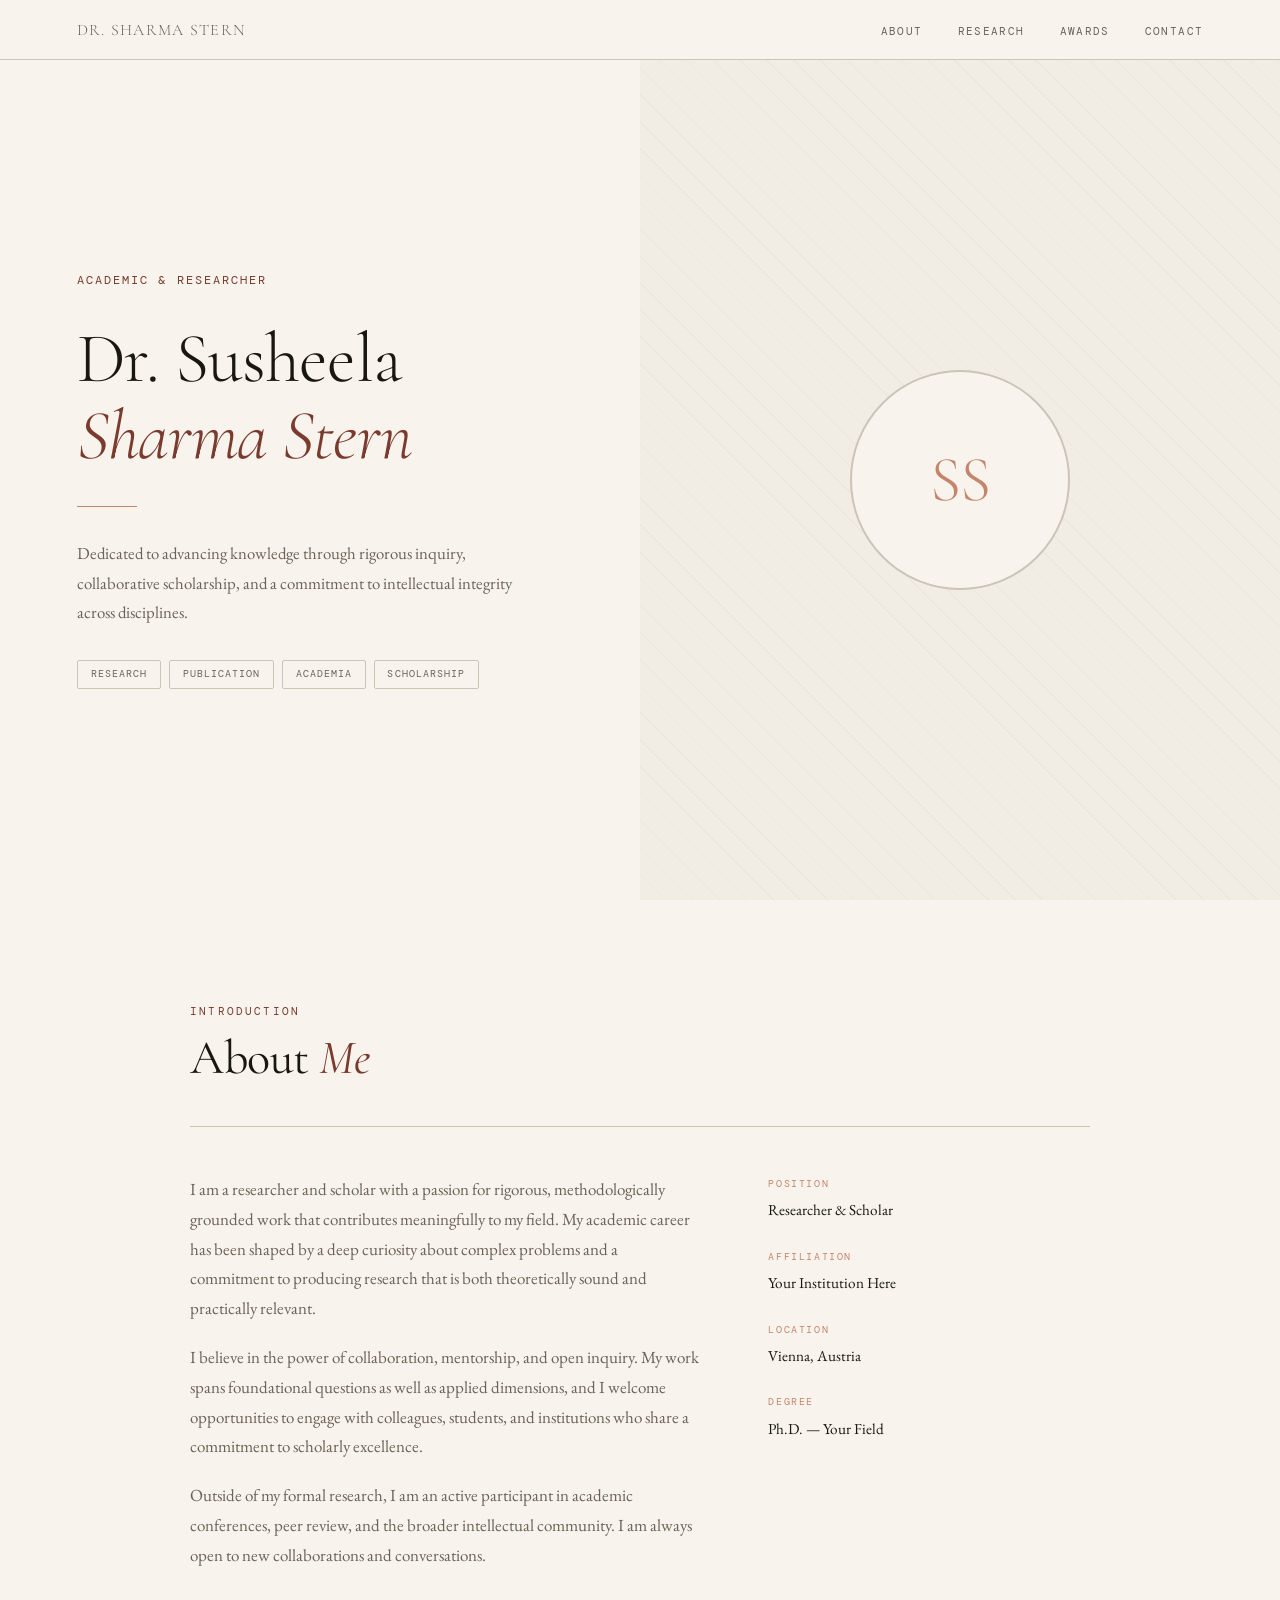
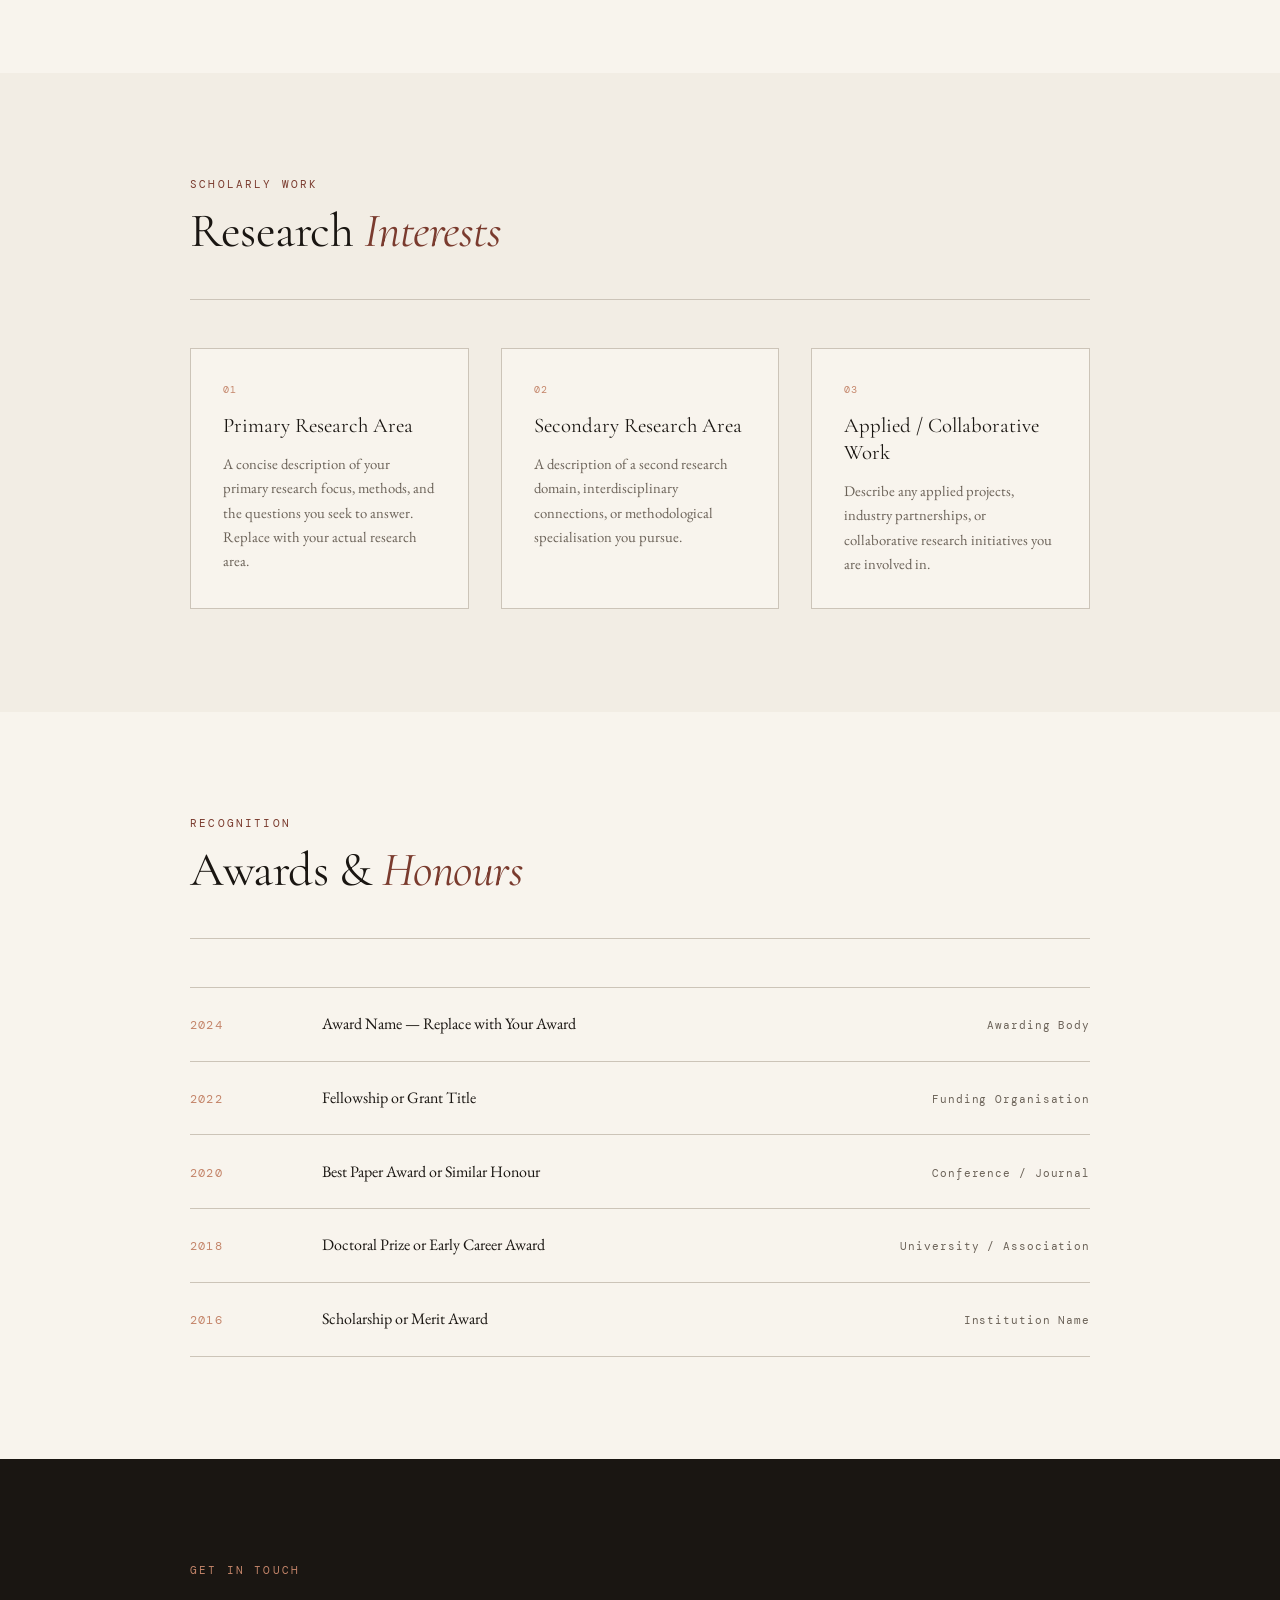
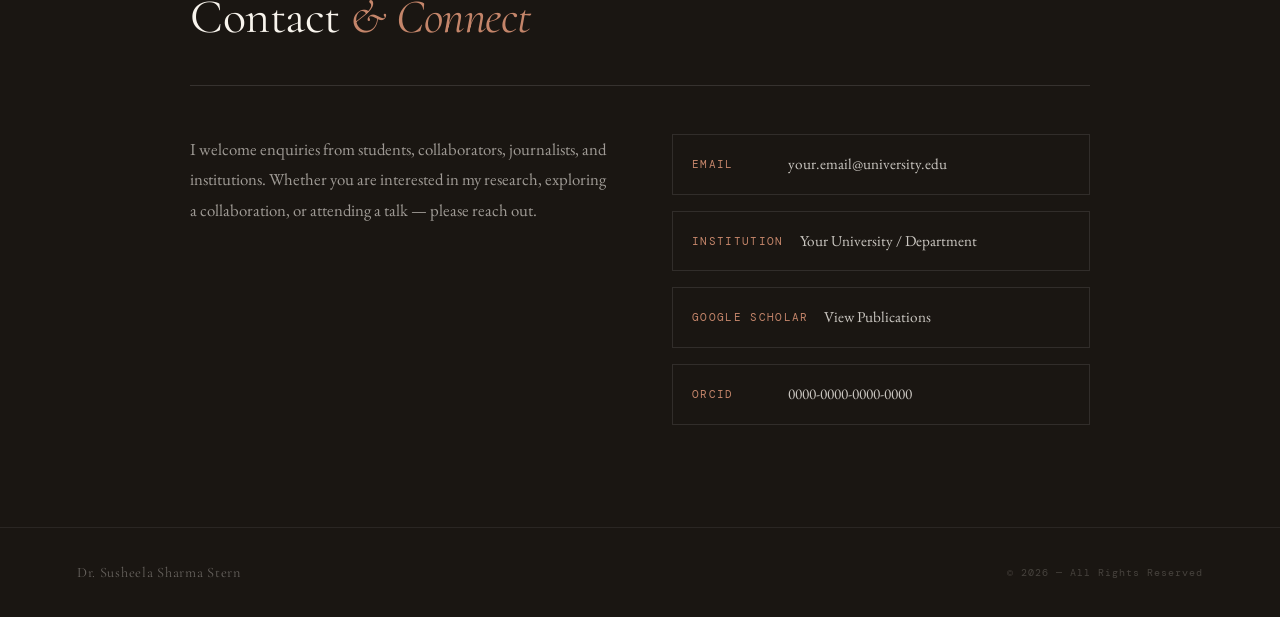
==== index.html @ 82d00f14 "Add files via upload" ====
<!DOCTYPE html>
<html lang="en">
<head>
  <meta charset="UTF-8" />
  <meta name="viewport" content="width=device-width, initial-scale=1.0" />
  <title>Dr. Susheela Sharma Stern</title>
  <link rel="preconnect" href="https://fonts.googleapis.com" />
  <link href="https://fonts.googleapis.com/css2?family=EB+Garamond:ital,wght@0,400;0,500;0,600;1,400;1,500&family=Cormorant+Garamond:ital,wght@0,300;0,400;0,600;1,300;1,400&family=DM+Mono:wght@300;400&display=swap" rel="stylesheet" />
  <style>
    :root {
      --cream: #f8f4ed;
      --ink: #1a1612;
      --muted: #6b6258;
      --accent: #7a3b2e;
      --accent-light: #c4856a;
      --rule: #ccc4b8;
      --bg-section: #f2ede4;
      --serif: 'EB Garamond', Georgia, serif;
      --display: 'Cormorant Garamond', Georgia, serif;
      --mono: 'DM Mono', monospace;
    }

    *, *::before, *::after { box-sizing: border-box; margin: 0; padding: 0; }

    html { scroll-behavior: smooth; }

    body {
      background: var(--cream);
      color: var(--ink);
      font-family: var(--serif);
      font-size: 17px;
      line-height: 1.75;
    }

    /* ── NAV ── */
    nav {
      position: fixed;
      top: 0; left: 0; right: 0;
      z-index: 100;
      background: rgba(248, 244, 237, 0.92);
      backdrop-filter: blur(8px);
      border-bottom: 1px solid var(--rule);
      padding: 0 clamp(1.5rem, 6vw, 6rem);
      display: flex;
      align-items: center;
      justify-content: space-between;
      height: 60px;
    }

    .nav-name {
      font-family: var(--display);
      font-size: 1rem;
      font-weight: 300;
      letter-spacing: 0.08em;
      color: var(--muted);
      text-transform: uppercase;
    }

    .nav-links {
      display: flex;
      gap: 2.2rem;
      list-style: none;
    }

    .nav-links a {
      font-family: var(--mono);
      font-size: 0.7rem;
      letter-spacing: 0.12em;
      text-transform: uppercase;
      color: var(--muted);
      text-decoration: none;
      transition: color 0.2s;
    }

    .nav-links a:hover { color: var(--accent); }

    /* ── HERO ── */
    header {
      min-height: 100vh;
      display: grid;
      grid-template-columns: 1fr 1fr;
      padding-top: 60px;
    }

    .hero-text {
      display: flex;
      flex-direction: column;
      justify-content: center;
      padding: clamp(3rem, 8vw, 8rem) clamp(2rem, 6vw, 6rem);
      padding-right: 3rem;
    }

    .hero-eyebrow {
      font-family: var(--mono);
      font-size: 0.72rem;
      letter-spacing: 0.18em;
      text-transform: uppercase;
      color: var(--accent);
      margin-bottom: 1.8rem;
      opacity: 0;
      animation: fadeUp 0.9s 0.1s forwards;
    }

    h1 {
      font-family: var(--display);
      font-weight: 300;
      font-size: clamp(2.8rem, 5.5vw, 5rem);
      line-height: 1.1;
      letter-spacing: -0.01em;
      color: var(--ink);
      opacity: 0;
      animation: fadeUp 0.9s 0.25s forwards;
    }

    h1 em {
      font-style: italic;
      color: var(--accent);
    }

    .hero-divider {
      width: 60px;
      height: 1px;
      background: var(--accent-light);
      margin: 2rem 0;
      opacity: 0;
      animation: fadeUp 0.9s 0.4s forwards;
    }

    .hero-bio {
      font-size: 1.05rem;
      color: var(--muted);
      max-width: 460px;
      opacity: 0;
      animation: fadeUp 0.9s 0.55s forwards;
    }

    .hero-tags {
      display: flex;
      flex-wrap: wrap;
      gap: 0.5rem;
      margin-top: 2rem;
      opacity: 0;
      animation: fadeUp 0.9s 0.7s forwards;
    }

    .tag {
      font-family: var(--mono);
      font-size: 0.65rem;
      letter-spacing: 0.1em;
      text-transform: uppercase;
      border: 1px solid var(--rule);
      color: var(--muted);
      padding: 0.3rem 0.8rem;
      border-radius: 2px;
    }

    .hero-image {
      background: var(--bg-section);
      display: flex;
      align-items: center;
      justify-content: center;
      overflow: hidden;
      position: relative;
    }

    .hero-image::before {
      content: '';
      position: absolute;
      inset: 0;
      background: repeating-linear-gradient(
        45deg,
        transparent,
        transparent 18px,
        rgba(122,59,46,0.04) 18px,
        rgba(122,59,46,0.04) 19px
      );
    }

    .avatar-placeholder {
      width: 220px;
      height: 220px;
      border-radius: 50%;
      border: 2px solid var(--rule);
      background: var(--cream);
      display: flex;
      align-items: center;
      justify-content: center;
      position: relative;
      z-index: 1;
    }

    .avatar-initials {
      font-family: var(--display);
      font-size: 4rem;
      font-weight: 300;
      color: var(--accent-light);
      letter-spacing: -0.02em;
    }

    /* ── SECTIONS ── */
    section {
      padding: clamp(4rem, 8vw, 7rem) clamp(2rem, 6vw, 6rem);
    }

    .section-inner {
      max-width: 900px;
      margin: 0 auto;
    }

    .section-label {
      font-family: var(--mono);
      font-size: 0.68rem;
      letter-spacing: 0.2em;
      text-transform: uppercase;
      color: var(--accent);
      margin-bottom: 0.6rem;
    }

    h2 {
      font-family: var(--display);
      font-weight: 400;
      font-size: clamp(2rem, 4vw, 3rem);
      letter-spacing: -0.01em;
      line-height: 1.15;
      color: var(--ink);
      margin-bottom: 2.5rem;
    }

    h2 em { font-style: italic; color: var(--accent); }

    .section-rule {
      width: 100%;
      height: 1px;
      background: var(--rule);
      margin-bottom: 3rem;
    }

    /* ── ABOUT ── */
    #about { background: var(--cream); }

    .about-grid {
      display: grid;
      grid-template-columns: 1.6fr 1fr;
      gap: 4rem;
      align-items: start;
    }

    .about-body p { color: var(--muted); margin-bottom: 1.2rem; }
    .about-body p:last-child { margin-bottom: 0; }

    .about-meta { display: flex; flex-direction: column; gap: 1.5rem; }

    .meta-block {}
    .meta-label {
      font-family: var(--mono);
      font-size: 0.62rem;
      letter-spacing: 0.16em;
      text-transform: uppercase;
      color: var(--accent-light);
      margin-bottom: 0.3rem;
    }
    .meta-value {
      font-family: var(--serif);
      font-size: 0.95rem;
      color: var(--ink);
    }

    /* ── RESEARCH ── */
    #research { background: var(--bg-section); }

    .research-grid {
      display: grid;
      grid-template-columns: repeat(auto-fit, minmax(260px, 1fr));
      gap: 2rem;
    }

    .research-card {
      background: var(--cream);
      border: 1px solid var(--rule);
      padding: 2rem;
      position: relative;
      transition: border-color 0.2s, box-shadow 0.2s;
    }

    .research-card:hover {
      border-color: var(--accent-light);
      box-shadow: 4px 4px 0 var(--rule);
    }

    .research-card::before {
      content: '';
      position: absolute;
      top: 0; left: 0;
      width: 3px; height: 100%;
      background: var(--accent);
      opacity: 0;
      transition: opacity 0.2s;
    }

    .research-card:hover::before { opacity: 1; }

    .card-num {
      font-family: var(--mono);
      font-size: 0.65rem;
      color: var(--accent-light);
      letter-spacing: 0.1em;
      margin-bottom: 0.8rem;
    }

    .card-title {
      font-family: var(--display);
      font-size: 1.3rem;
      font-weight: 400;
      line-height: 1.3;
      margin-bottom: 0.8rem;
      color: var(--ink);
    }

    .card-body { font-size: 0.92rem; color: var(--muted); line-height: 1.65; }

    /* ── AWARDS ── */
    #awards { background: var(--cream); }

    .awards-list { display: flex; flex-direction: column; }

    .award-row {
      display: grid;
      grid-template-columns: 100px 1fr auto;
      gap: 2rem;
      align-items: baseline;
      padding: 1.4rem 0;
      border-bottom: 1px solid var(--rule);
      transition: background 0.15s;
    }

    .award-row:first-child { border-top: 1px solid var(--rule); }

    .award-year {
      font-family: var(--mono);
      font-size: 0.75rem;
      color: var(--accent-light);
      letter-spacing: 0.1em;
    }

    .award-name {
      font-family: var(--serif);
      font-size: 1rem;
      color: var(--ink);
    }

    .award-org {
      font-family: var(--mono);
      font-size: 0.7rem;
      color: var(--muted);
      letter-spacing: 0.08em;
      text-align: right;
      white-space: nowrap;
    }

    /* ── CONTACT ── */
    #contact { background: var(--ink); }

    #contact .section-label { color: var(--accent-light); }
    #contact h2 { color: var(--cream); }
    #contact h2 em { color: var(--accent-light); }

    .contact-grid {
      display: grid;
      grid-template-columns: 1fr 1fr;
      gap: 4rem;
      align-items: start;
    }

    .contact-intro {
      font-size: 1.05rem;
      color: rgba(248,244,237,0.6);
      line-height: 1.8;
    }

    .contact-links { display: flex; flex-direction: column; gap: 1rem; }

    .contact-link {
      display: flex;
      align-items: center;
      gap: 1rem;
      text-decoration: none;
      padding: 1rem 1.2rem;
      border: 1px solid rgba(255,255,255,0.1);
      transition: border-color 0.2s, background 0.2s;
    }

    .contact-link:hover {
      border-color: var(--accent-light);
      background: rgba(196,133,106,0.08);
    }

    .link-label {
      font-family: var(--mono);
      font-size: 0.68rem;
      letter-spacing: 0.12em;
      text-transform: uppercase;
      color: var(--accent-light);
      min-width: 80px;
    }

    .link-value {
      font-family: var(--serif);
      font-size: 0.95rem;
      color: rgba(248,244,237,0.8);
    }

    /* ── FOOTER ── */
    footer {
      background: var(--ink);
      border-top: 1px solid rgba(255,255,255,0.07);
      padding: 2rem clamp(2rem, 6vw, 6rem);
      display: flex;
      align-items: center;
      justify-content: space-between;
    }

    .footer-name {
      font-family: var(--display);
      font-size: 0.9rem;
      color: rgba(248,244,237,0.35);
      letter-spacing: 0.05em;
    }

    .footer-copy {
      font-family: var(--mono);
      font-size: 0.62rem;
      color: rgba(248,244,237,0.2);
      letter-spacing: 0.1em;
    }

    /* ── ANIMATIONS ── */
    @keyframes fadeUp {
      from { opacity: 0; transform: translateY(18px); }
      to   { opacity: 1; transform: translateY(0); }
    }

    .reveal {
      opacity: 0;
      transform: translateY(20px);
      transition: opacity 0.7s ease, transform 0.7s ease;
    }

    .reveal.visible {
      opacity: 1;
      transform: translateY(0);
    }

    /* ── RESPONSIVE ── */
    @media (max-width: 800px) {
      header { grid-template-columns: 1fr; min-height: auto; }
      .hero-image { height: 280px; }
      .about-grid { grid-template-columns: 1fr; gap: 2.5rem; }
      .contact-grid { grid-template-columns: 1fr; gap: 2.5rem; }
      .award-row { grid-template-columns: 80px 1fr; }
      .award-org { display: none; }
      .nav-links { gap: 1.2rem; }
    }

    @media (max-width: 540px) {
      .nav-name { display: none; }
    }
  </style>
</head>
<body>

  <!-- NAV -->
  <nav>
    <span class="nav-name">Dr. Sharma Stern</span>
    <ul class="nav-links">
      <li><a href="#about">About</a></li>
      <li><a href="#research">Research</a></li>
      <li><a href="#awards">Awards</a></li>
      <li><a href="#contact">Contact</a></li>
    </ul>
  </nav>

  <!-- HERO -->
  <header>
    <div class="hero-text">
      <p class="hero-eyebrow">Academic &amp; Researcher</p>
      <h1>Dr. Susheela<br /><em>Sharma Stern</em></h1>
      <div class="hero-divider"></div>
      <p class="hero-bio">
        Dedicated to advancing knowledge through rigorous inquiry, collaborative scholarship, 
        and a commitment to intellectual integrity across disciplines.
      </p>
      <div class="hero-tags">
        <span class="tag">Research</span>
        <span class="tag">Publication</span>
        <span class="tag">Academia</span>
        <span class="tag">Scholarship</span>
      </div>
    </div>
    <div class="hero-image">
      <div class="avatar-placeholder">
        <span class="avatar-initials">SS</span>
      </div>
    </div>
  </header>

  <!-- ABOUT -->
  <section id="about">
    <div class="section-inner">
      <p class="section-label reveal">Introduction</p>
      <h2 class="reveal">About <em>Me</em></h2>
      <div class="section-rule reveal"></div>
      <div class="about-grid">
        <div class="about-body reveal">
          <p>
            I am a researcher and scholar with a passion for rigorous, methodologically 
            grounded work that contributes meaningfully to my field. My academic career 
            has been shaped by a deep curiosity about complex problems and a commitment 
            to producing research that is both theoretically sound and practically relevant.
          </p>
          <p>
            I believe in the power of collaboration, mentorship, and open inquiry. 
            My work spans foundational questions as well as applied dimensions, 
            and I welcome opportunities to engage with colleagues, students, and 
            institutions who share a commitment to scholarly excellence.
          </p>
          <p>
            Outside of my formal research, I am an active participant in academic 
            conferences, peer review, and the broader intellectual community. 
            I am always open to new collaborations and conversations.
          </p>
        </div>
        <div class="about-meta reveal">
          <div class="meta-block">
            <p class="meta-label">Position</p>
            <p class="meta-value">Researcher &amp; Scholar</p>
          </div>
          <div class="meta-block">
            <p class="meta-label">Affiliation</p>
            <p class="meta-value">Your Institution Here</p>
          </div>
          <div class="meta-block">
            <p class="meta-label">Location</p>
            <p class="meta-value">Vienna, Austria</p>
          </div>
          <div class="meta-block">
            <p class="meta-label">Degree</p>
            <p class="meta-value">Ph.D. — Your Field</p>
          </div>
        </div>
      </div>
    </div>
  </section>

  <!-- RESEARCH -->
  <section id="research">
    <div class="section-inner">
      <p class="section-label reveal">Scholarly Work</p>
      <h2 class="reveal">Research <em>Interests</em></h2>
      <div class="section-rule reveal"></div>
      <div class="research-grid">
        <div class="research-card reveal">
          <p class="card-num">01</p>
          <p class="card-title">Primary Research Area</p>
          <p class="card-body">
            A concise description of your primary research focus, methods, and 
            the questions you seek to answer. Replace with your actual research area.
          </p>
        </div>
        <div class="research-card reveal">
          <p class="card-num">02</p>
          <p class="card-title">Secondary Research Area</p>
          <p class="card-body">
            A description of a second research domain, interdisciplinary 
            connections, or methodological specialisation you pursue.
          </p>
        </div>
        <div class="research-card reveal">
          <p class="card-num">03</p>
          <p class="card-title">Applied / Collaborative Work</p>
          <p class="card-body">
            Describe any applied projects, industry partnerships, or 
            collaborative research initiatives you are involved in.
          </p>
        </div>
      </div>
    </div>
  </section>

  <!-- AWARDS -->
  <section id="awards">
    <div class="section-inner">
      <p class="section-label reveal">Recognition</p>
      <h2 class="reveal">Awards &amp; <em>Honours</em></h2>
      <div class="section-rule reveal"></div>
      <div class="awards-list">
        <div class="award-row reveal">
          <span class="award-year">2024</span>
          <span class="award-name">Award Name — Replace with Your Award</span>
          <span class="award-org">Awarding Body</span>
        </div>
        <div class="award-row reveal">
          <span class="award-year">2022</span>
          <span class="award-name">Fellowship or Grant Title</span>
          <span class="award-org">Funding Organisation</span>
        </div>
        <div class="award-row reveal">
          <span class="award-year">2020</span>
          <span class="award-name">Best Paper Award or Similar Honour</span>
          <span class="award-org">Conference / Journal</span>
        </div>
        <div class="award-row reveal">
          <span class="award-year">2018</span>
          <span class="award-name">Doctoral Prize or Early Career Award</span>
          <span class="award-org">University / Association</span>
        </div>
        <div class="award-row reveal">
          <span class="award-year">2016</span>
          <span class="award-name">Scholarship or Merit Award</span>
          <span class="award-org">Institution Name</span>
        </div>
      </div>
    </div>
  </section>

  <!-- CONTACT -->
  <section id="contact">
    <div class="section-inner">
      <p class="section-label reveal">Get in Touch</p>
      <h2 class="reveal">Contact <em>&amp; Connect</em></h2>
      <div class="section-rule" style="background: rgba(255,255,255,0.12);"></div>
      <div class="contact-grid">
        <p class="contact-intro reveal">
          I welcome enquiries from students, collaborators, journalists, 
          and institutions. Whether you are interested in my research, 
          exploring a collaboration, or attending a talk — please reach out.
        </p>
        <div class="contact-links">
          <a href="mailto:your.email@university.edu" class="contact-link reveal">
            <span class="link-label">Email</span>
            <span class="link-value">your.email@university.edu</span>
          </a>
          <a href="#" class="contact-link reveal">
            <span class="link-label">Institution</span>
            <span class="link-value">Your University / Department</span>
          </a>
          <a href="#" class="contact-link reveal">
            <span class="link-label">Google Scholar</span>
            <span class="link-value">View Publications</span>
          </a>
          <a href="#" class="contact-link reveal">
            <span class="link-label">ORCID</span>
            <span class="link-value">0000-0000-0000-0000</span>
          </a>
        </div>
      </div>
    </div>
  </section>

  <!-- FOOTER -->
  <footer>
    <span class="footer-name">Dr. Susheela Sharma Stern</span>
    <span class="footer-copy">&copy; 2026 — All Rights Reserved</span>
  </footer>

  <script>
    // Scroll reveal
    const observer = new IntersectionObserver((entries) => {
      entries.forEach(e => {
        if (e.isIntersecting) {
          e.target.classList.add('visible');
          observer.unobserve(e.target);
        }
      });
    }, { threshold: 0.1, rootMargin: '0px 0px -40px 0px' });

    document.querySelectorAll('.reveal').forEach((el, i) => {
      el.style.transitionDelay = `${(i % 4) * 0.08}s`;
      observer.observe(el);
    });
  </script>
</body>
</html>
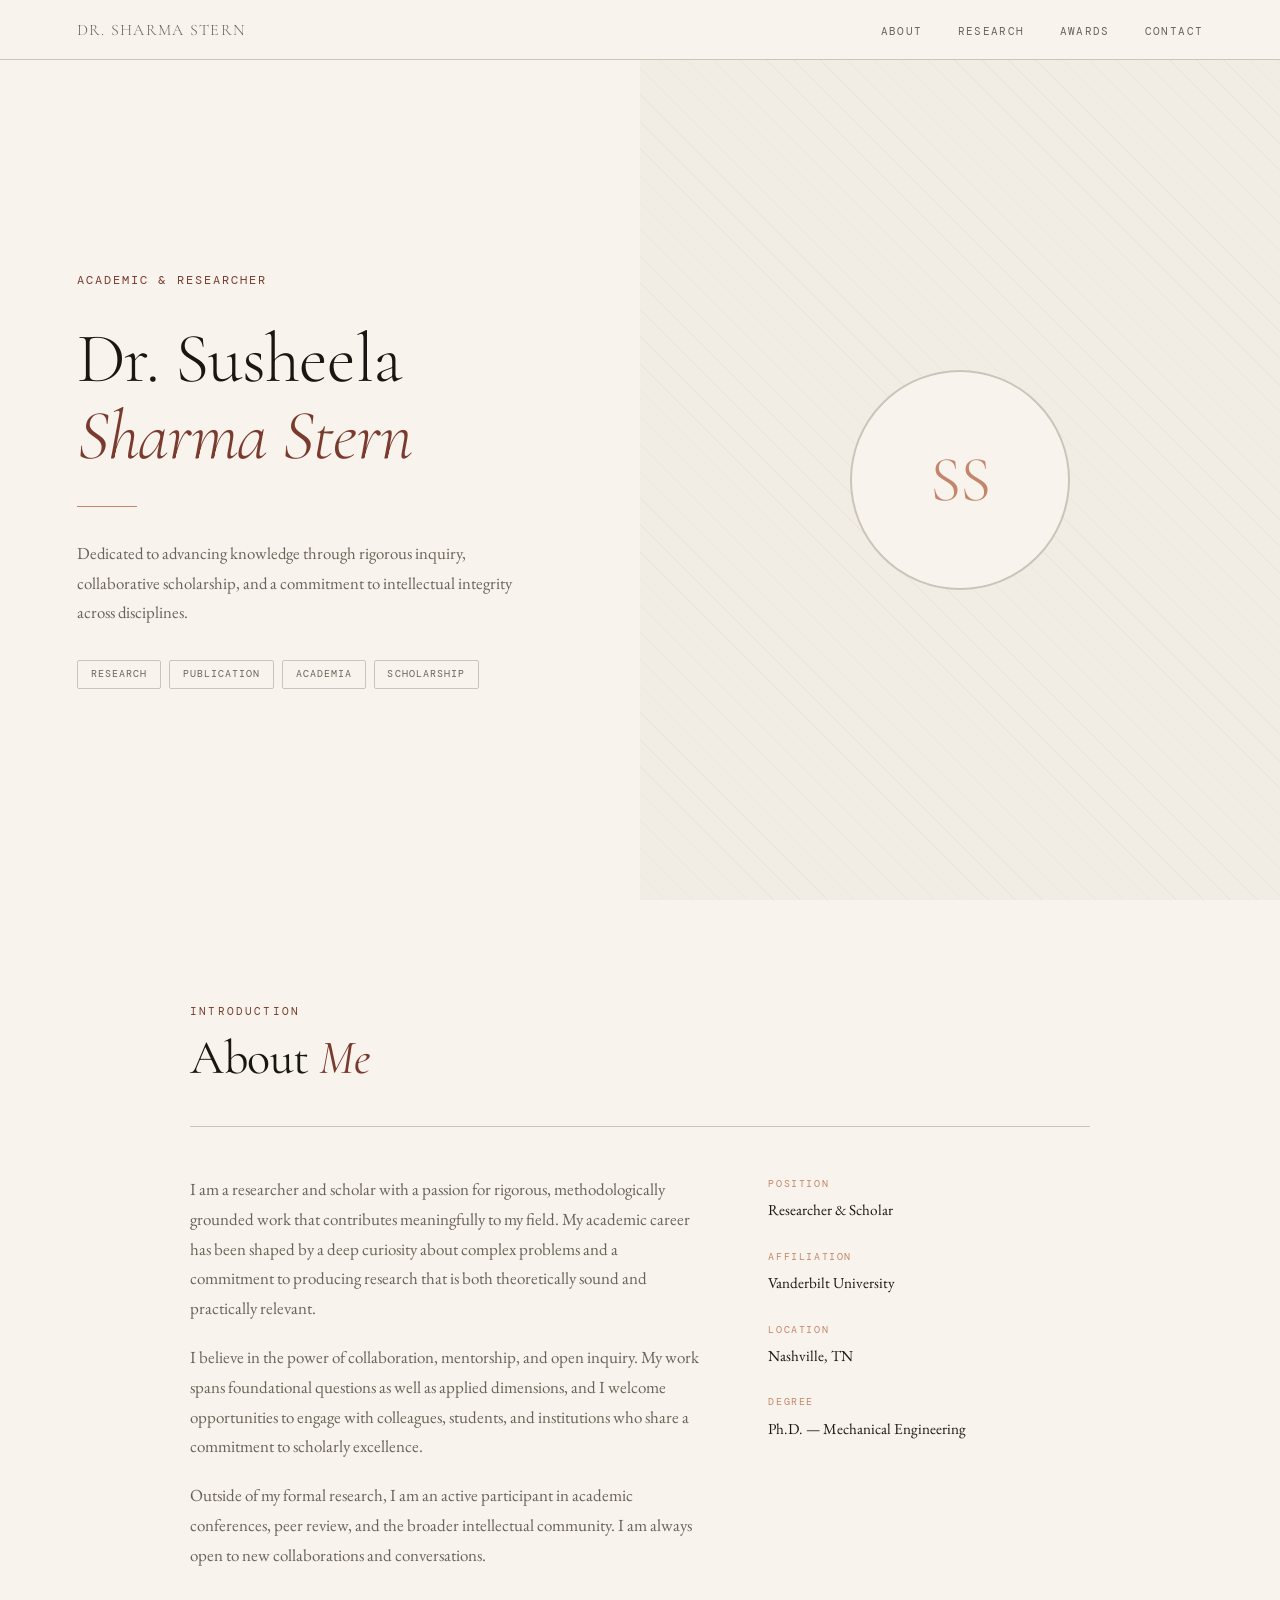
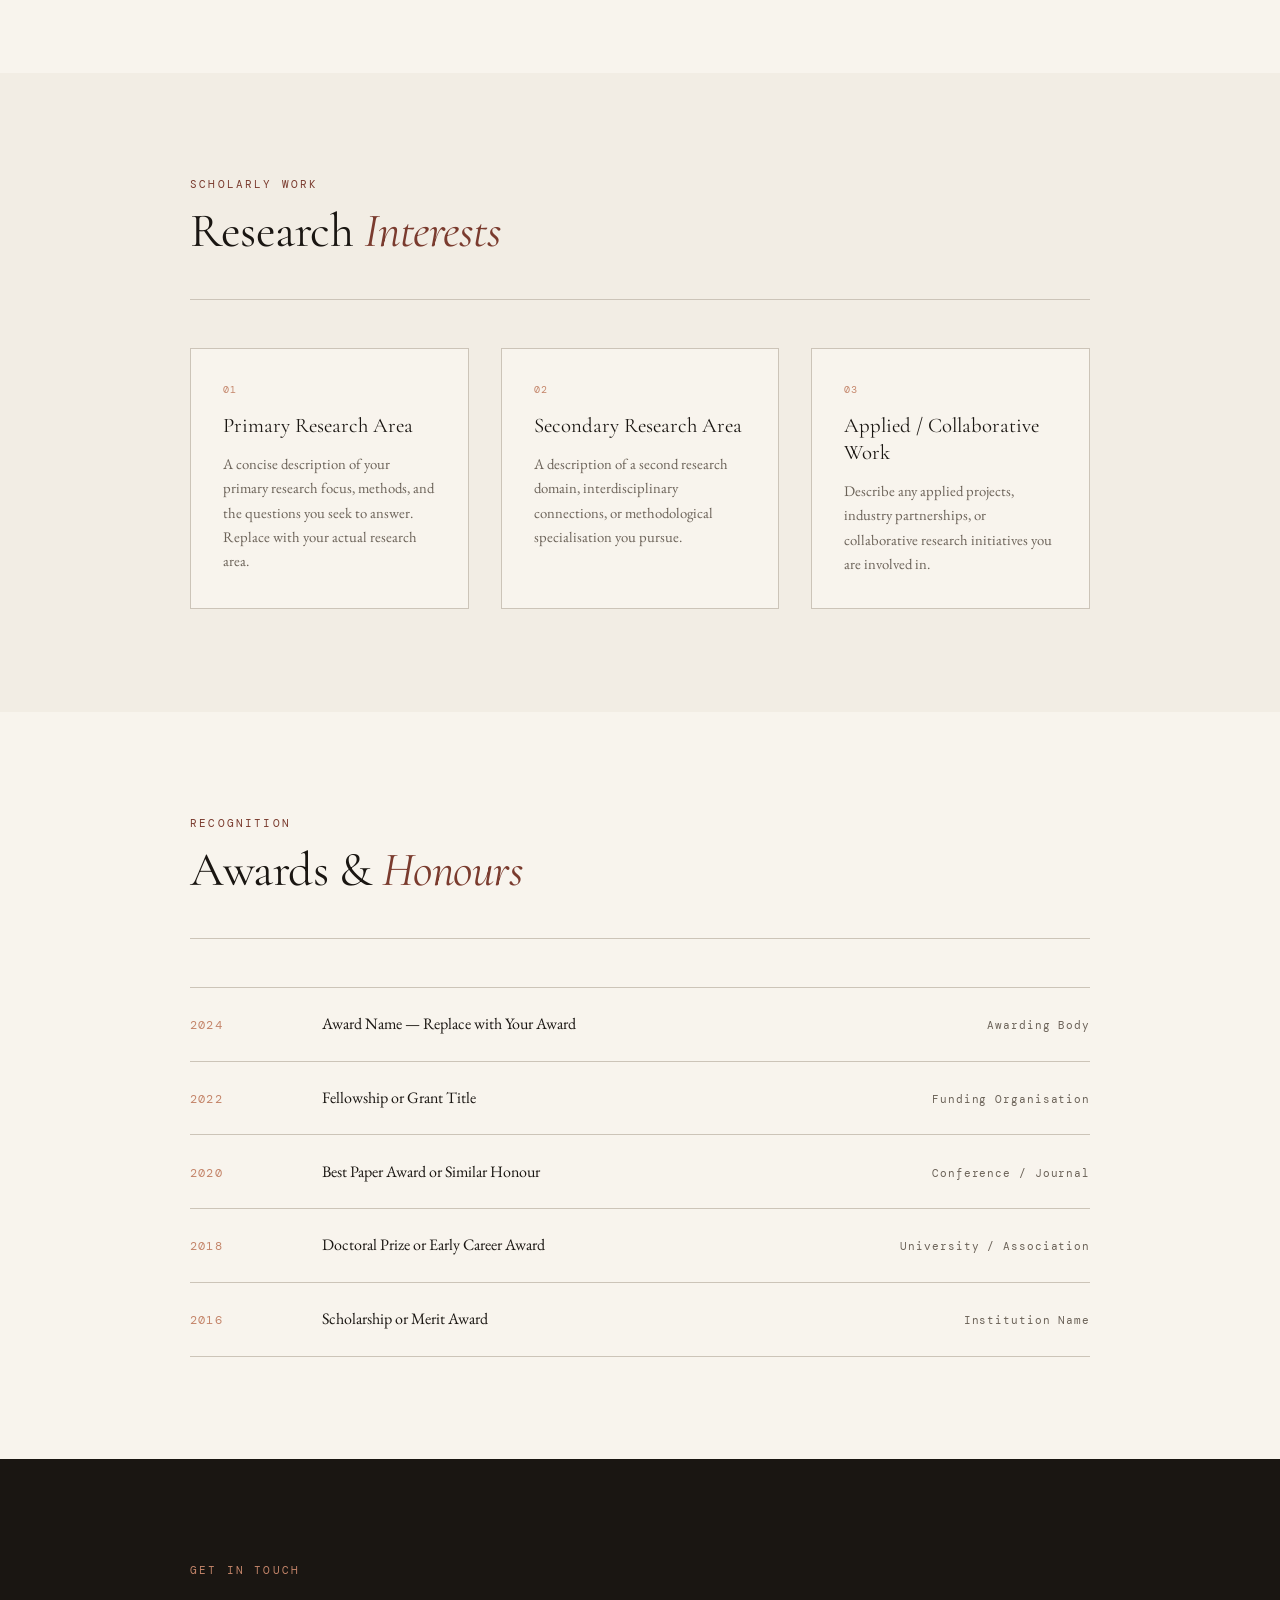
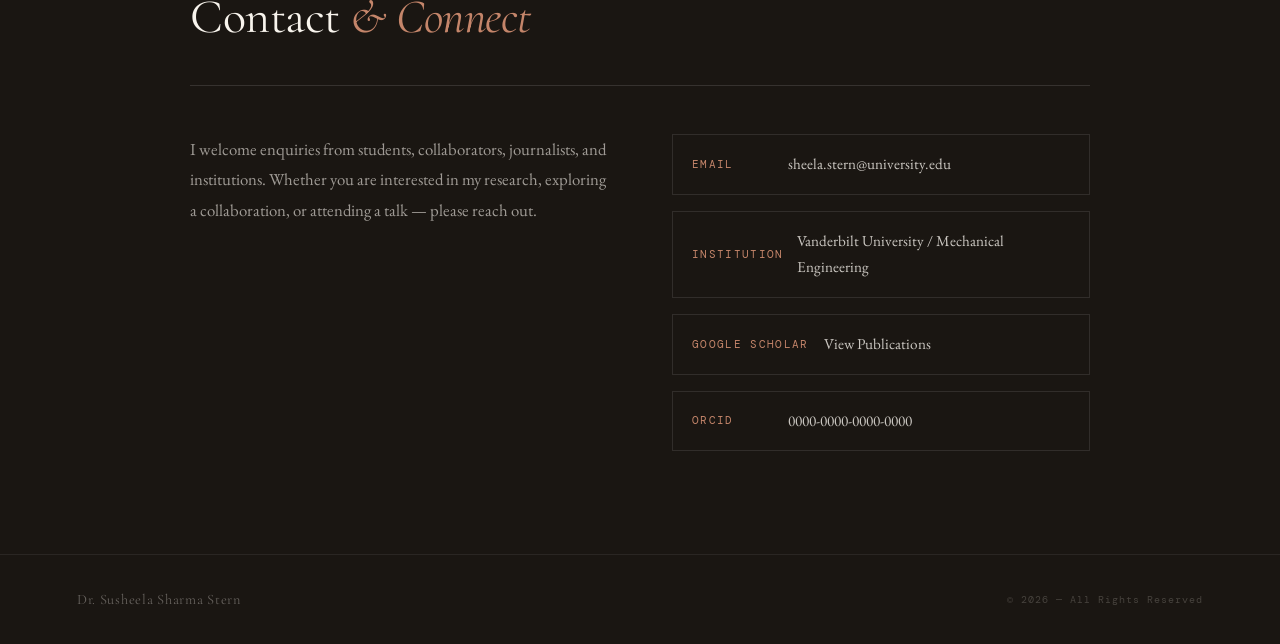
==== commit 5946eb4e: "Update personal details index.html" ====
--- a/index.html
+++ b/index.html
@@ -536,15 +536,15 @@
           </div>
           <div class="meta-block">
             <p class="meta-label">Affiliation</p>
-            <p class="meta-value">Your Institution Here</p>
+            <p class="meta-value">Vanderbilt University</p>
           </div>
           <div class="meta-block">
             <p class="meta-label">Location</p>
-            <p class="meta-value">Vienna, Austria</p>
+            <p class="meta-value">Nashville, TN</p>
           </div>
           <div class="meta-block">
             <p class="meta-label">Degree</p>
-            <p class="meta-value">Ph.D. — Your Field</p>
+            <p class="meta-value">Ph.D. — Mechanical Engineering</p>
           </div>
         </div>
       </div>
@@ -635,13 +635,13 @@
           exploring a collaboration, or attending a talk — please reach out.
         </p>
         <div class="contact-links">
-          <a href="mailto:your.email@university.edu" class="contact-link reveal">
+          <a href="mailto:sheela.stern@university.edu" class="contact-link reveal">
             <span class="link-label">Email</span>
-            <span class="link-value">your.email@university.edu</span>
+            <span class="link-value">sheela.stern@university.edu</span>
           </a>
           <a href="#" class="contact-link reveal">
             <span class="link-label">Institution</span>
-            <span class="link-value">Your University / Department</span>
+            <span class="link-value">Vanderbilt University / Mechanical Engineering</span>
           </a>
           <a href="#" class="contact-link reveal">
             <span class="link-label">Google Scholar</span>
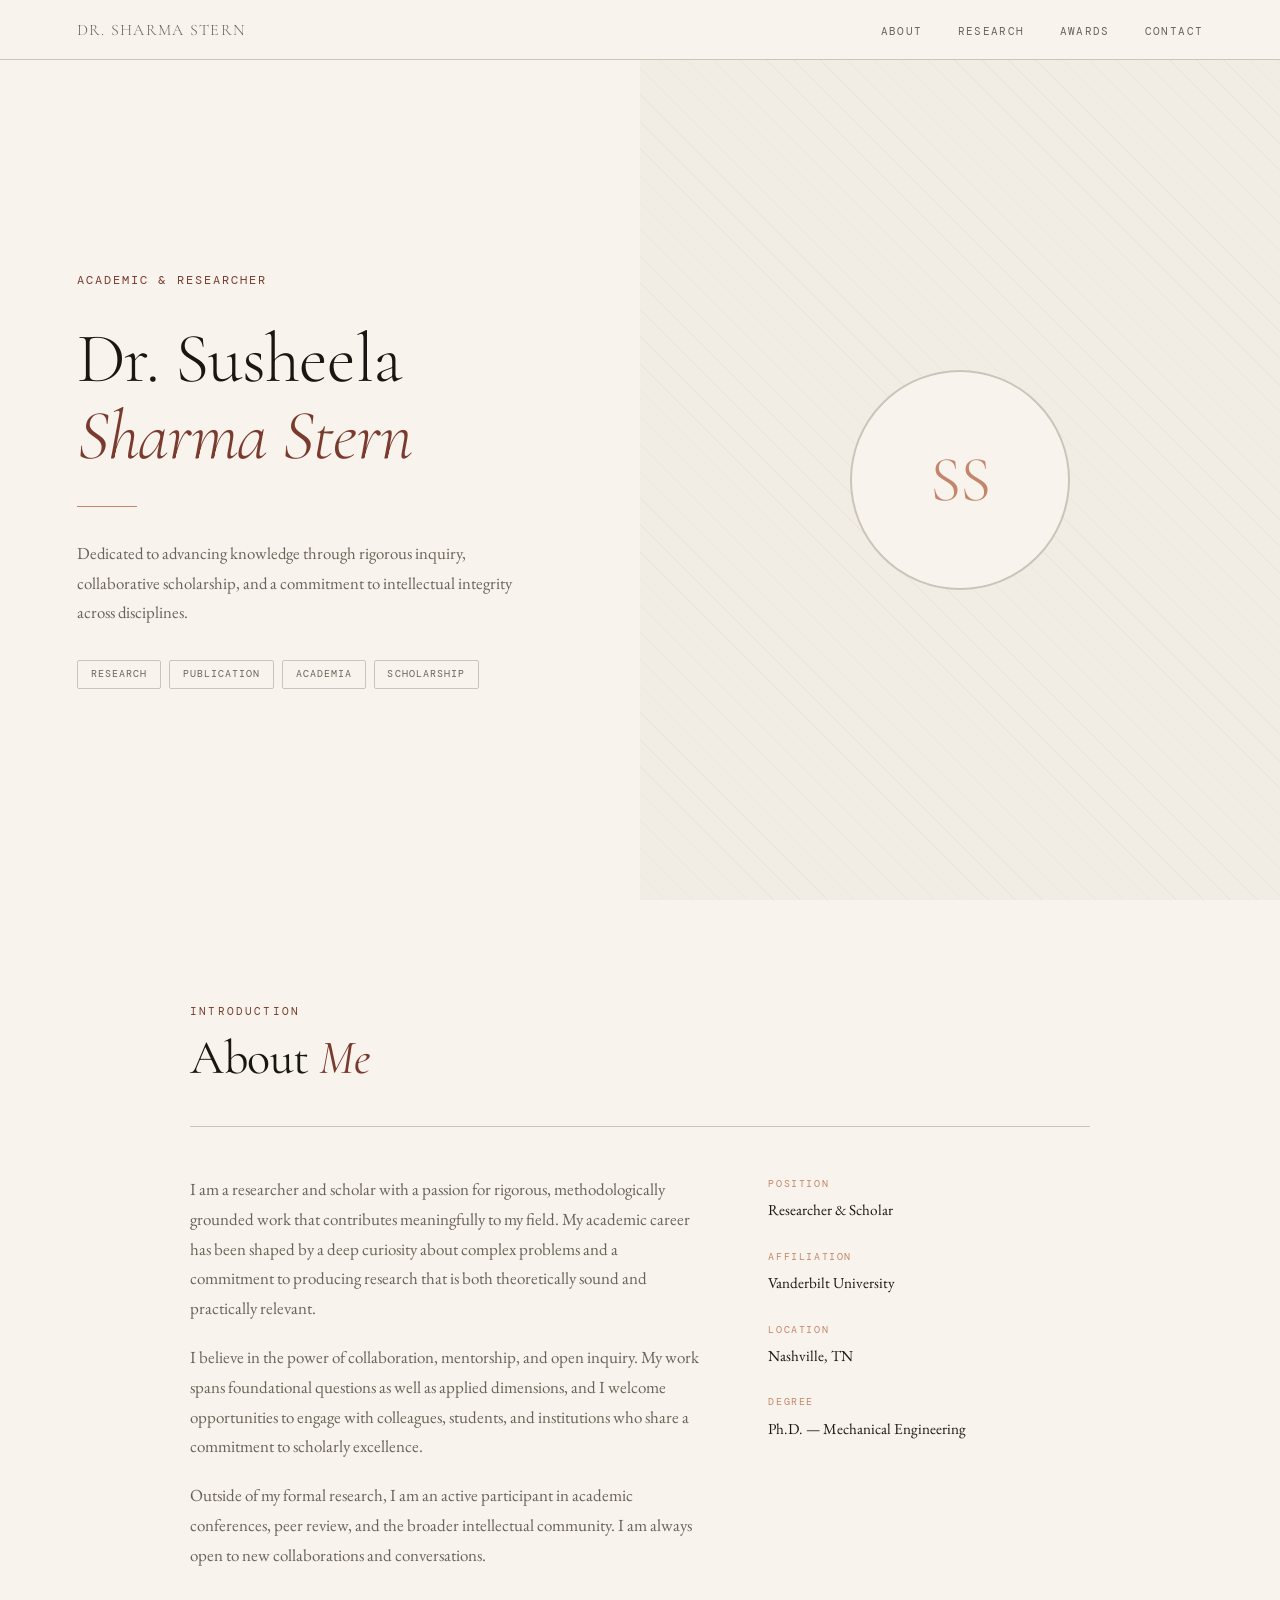
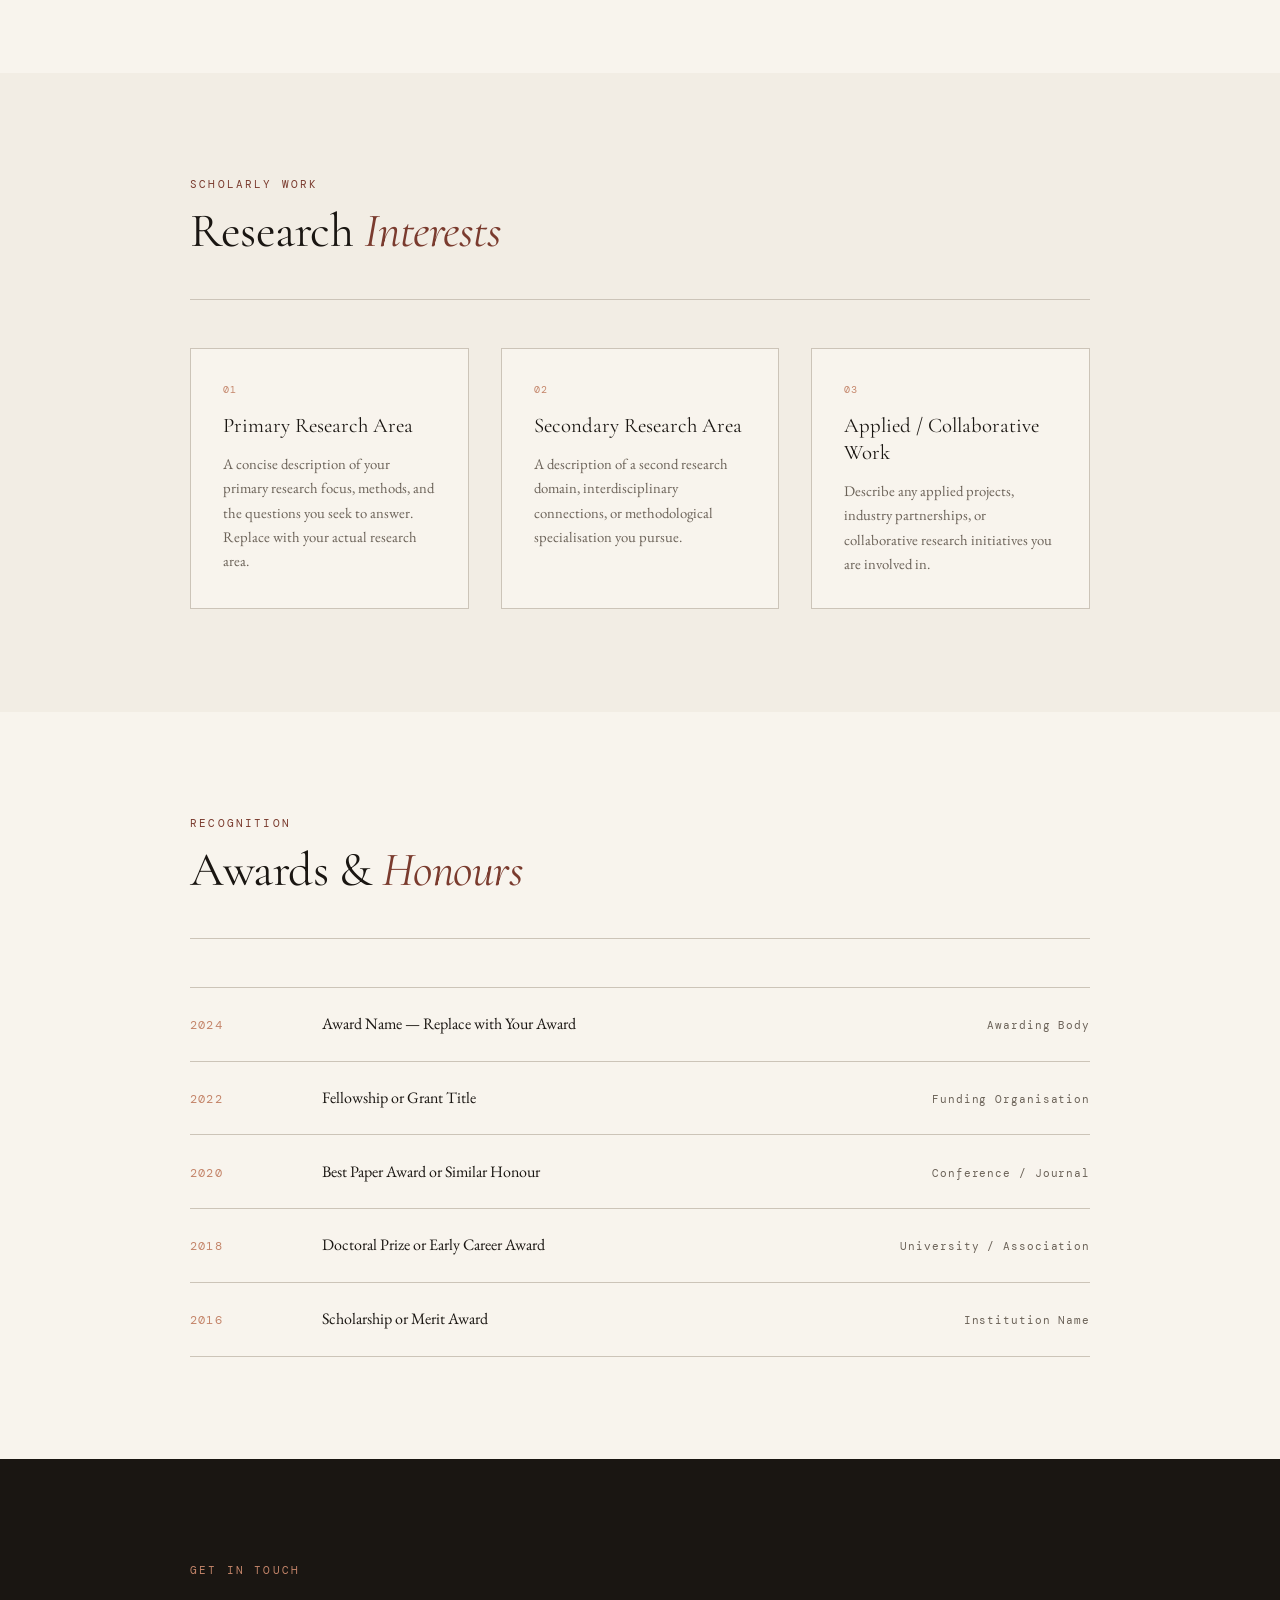
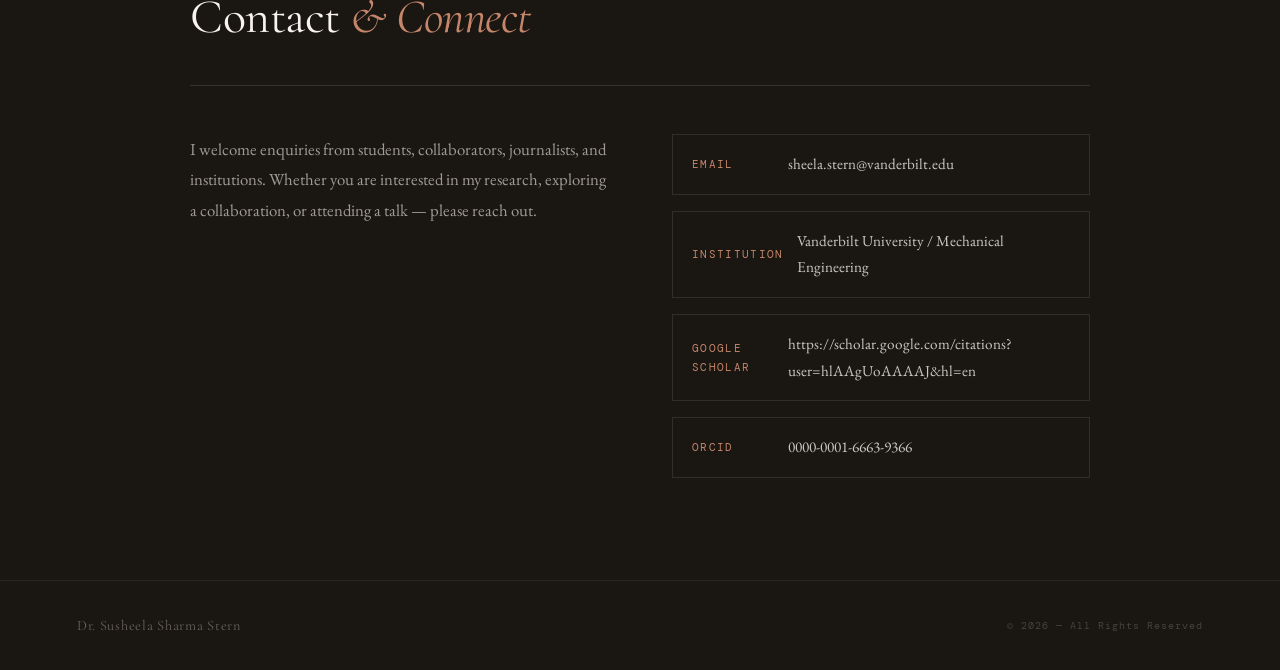
==== commit 8a213b8e: "Contact Info Update" ====
--- a/index.html
+++ b/index.html
@@ -635,9 +635,9 @@
           exploring a collaboration, or attending a talk — please reach out.
         </p>
         <div class="contact-links">
-          <a href="mailto:sheela.stern@university.edu" class="contact-link reveal">
+          <a href="mailto:sheela.stern@vanderbilt.edu" class="contact-link reveal">
             <span class="link-label">Email</span>
-            <span class="link-value">sheela.stern@university.edu</span>
+            <span class="link-value">sheela.stern@vanderbilt.edu</span>
           </a>
           <a href="#" class="contact-link reveal">
             <span class="link-label">Institution</span>
@@ -645,11 +645,11 @@
           </a>
           <a href="#" class="contact-link reveal">
             <span class="link-label">Google Scholar</span>
-            <span class="link-value">View Publications</span>
+            <span class="link-value">https://scholar.google.com/citations?user=hlAAgUoAAAAJ&hl=en</span>
           </a>
           <a href="#" class="contact-link reveal">
             <span class="link-label">ORCID</span>
-            <span class="link-value">0000-0000-0000-0000</span>
+            <span class="link-value">0000-0001-6663-9366</span>
           </a>
         </div>
       </div>
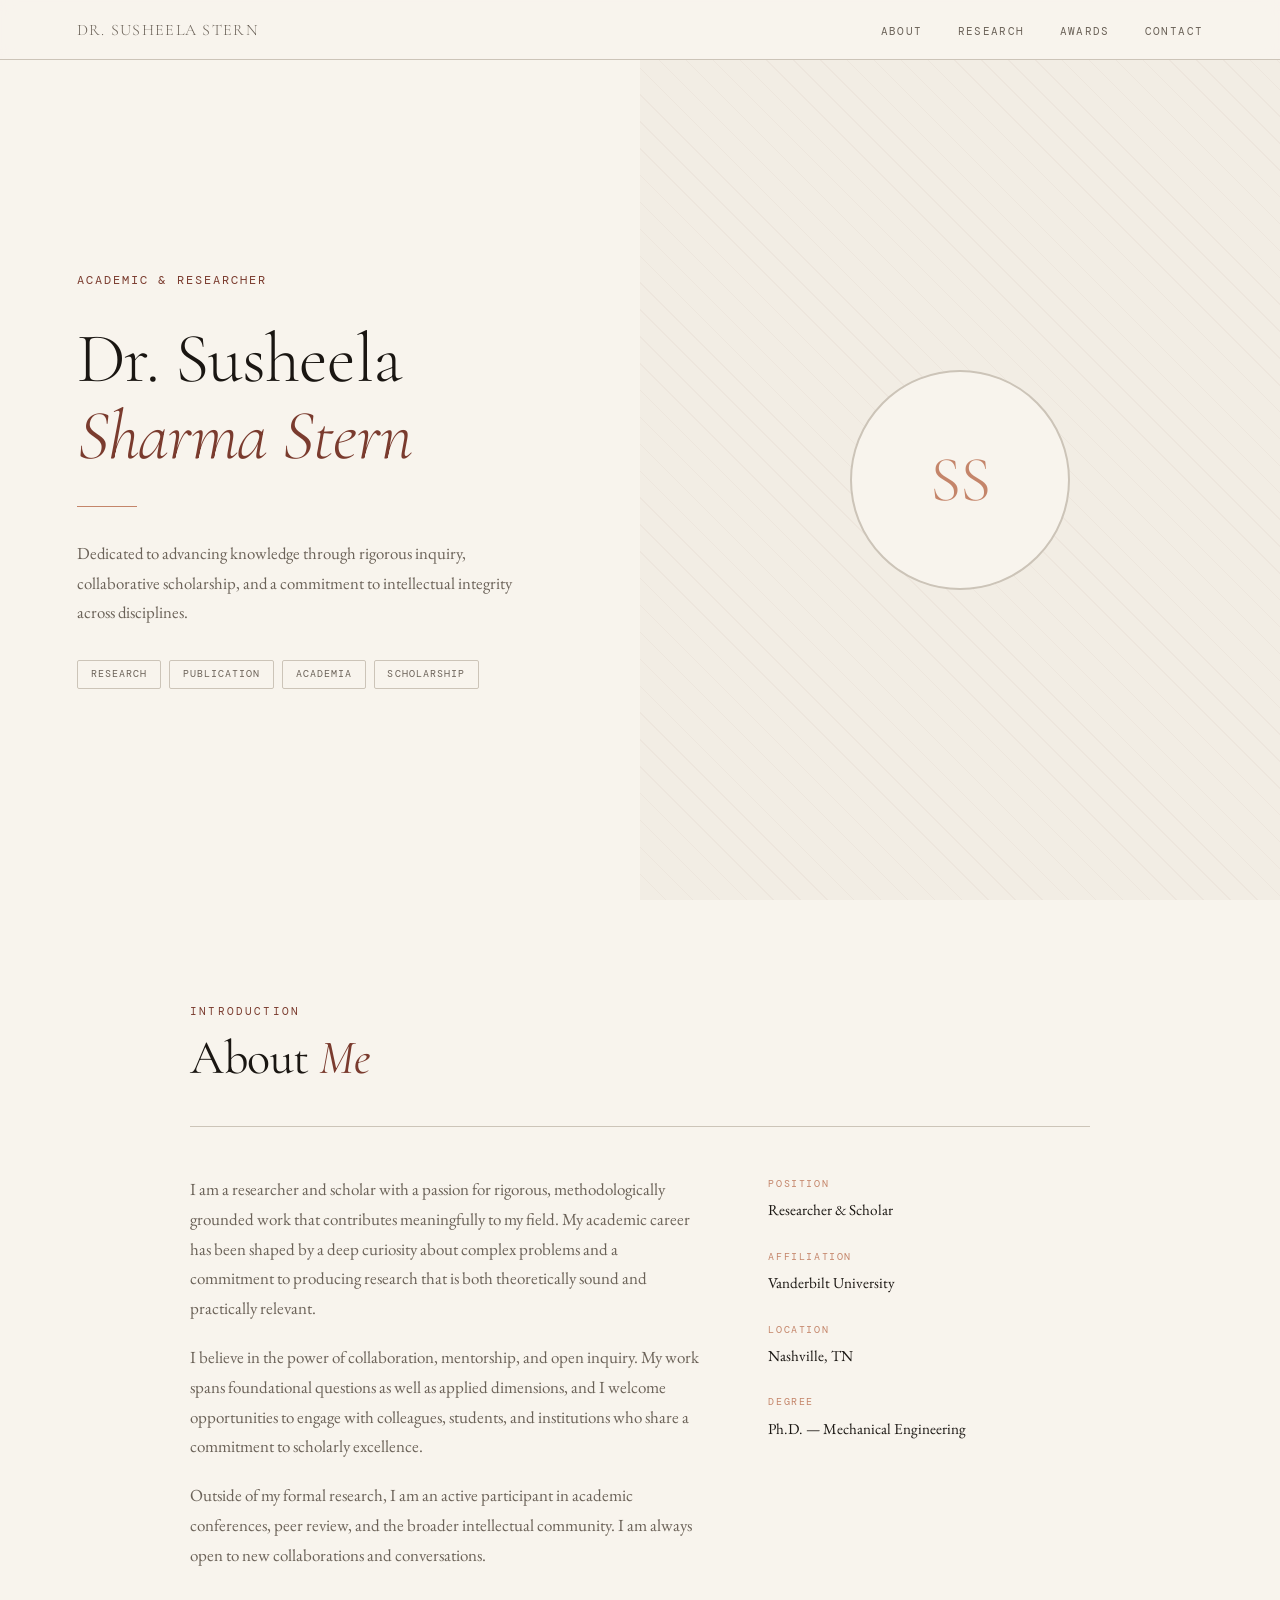
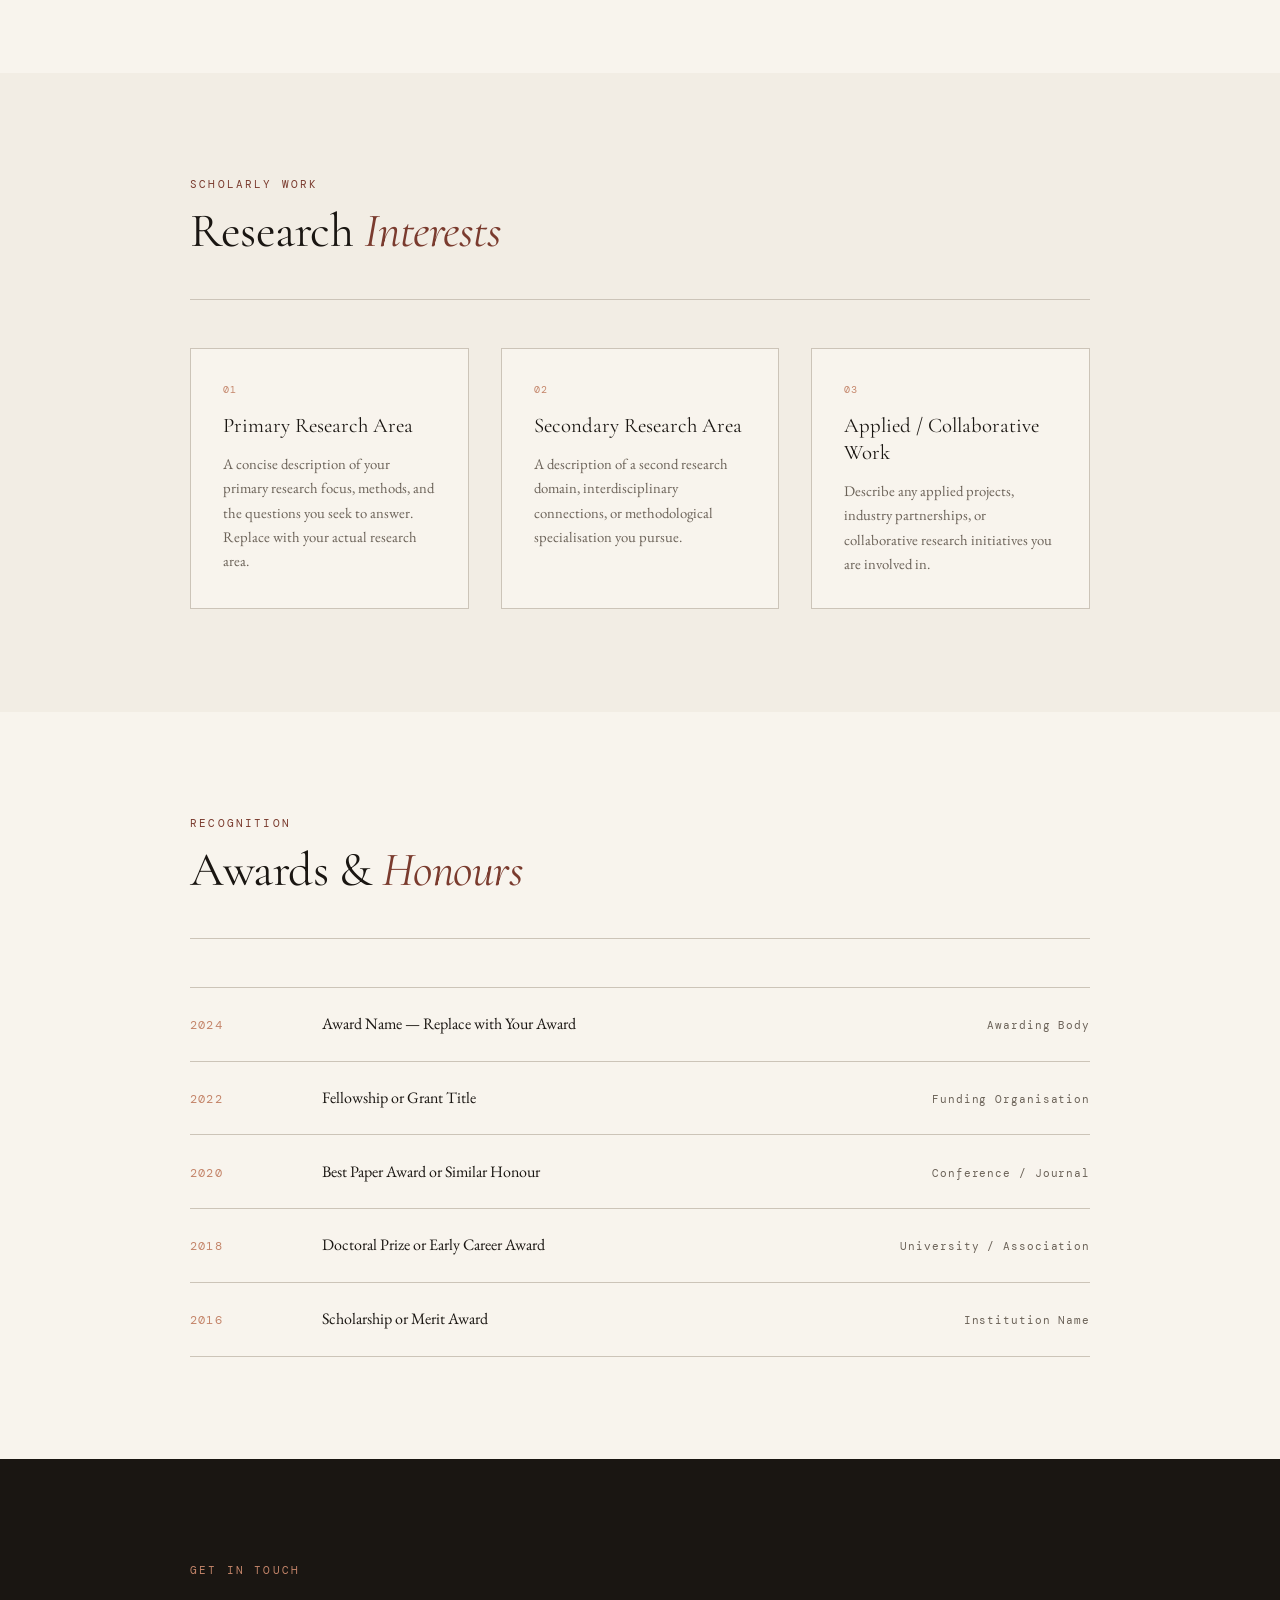
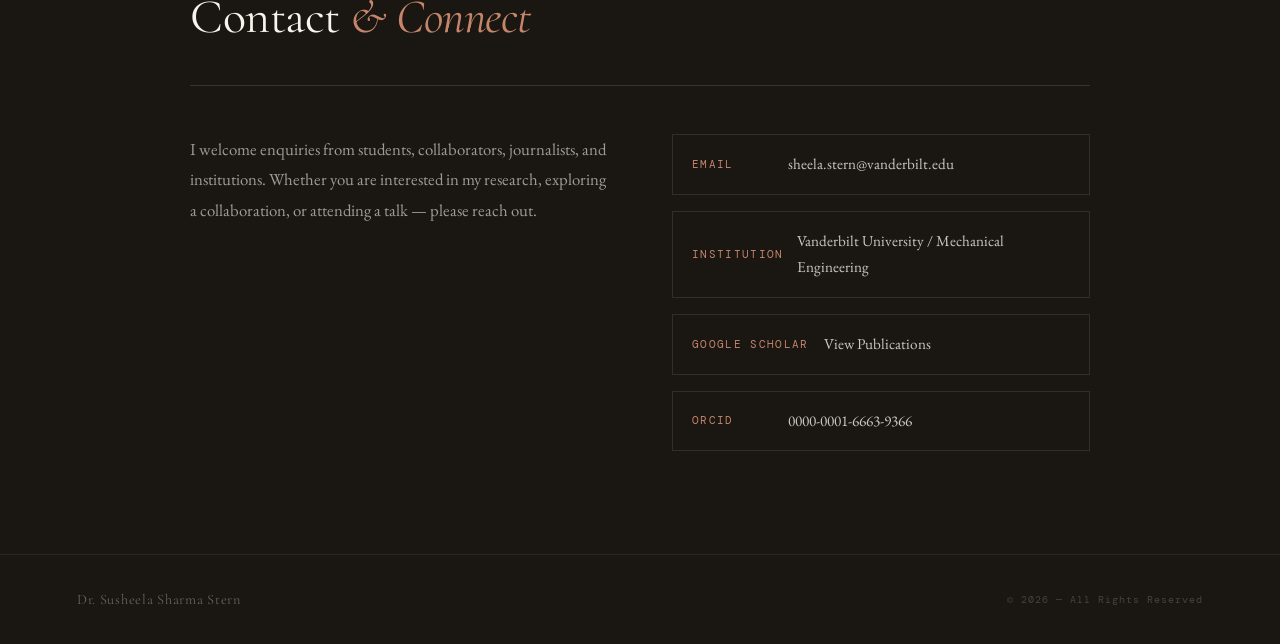
==== commit 79a4904b: "Update index.html" ====
--- a/index.html
+++ b/index.html
@@ -470,7 +470,7 @@
 
   <!-- NAV -->
   <nav>
-    <span class="nav-name">Dr. Sharma Stern</span>
+    <span class="nav-name">Dr. Susheela Stern</span>
     <ul class="nav-links">
       <li><a href="#about">About</a></li>
       <li><a href="#research">Research</a></li>
@@ -645,7 +645,7 @@
           </a>
           <a href="#" class="contact-link reveal">
             <span class="link-label">Google Scholar</span>
-            <span class="link-value">https://scholar.google.com/citations?user=hlAAgUoAAAAJ&hl=en</span>
+            <span class="link-value">View Publications</span>
           </a>
           <a href="#" class="contact-link reveal">
             <span class="link-label">ORCID</span>
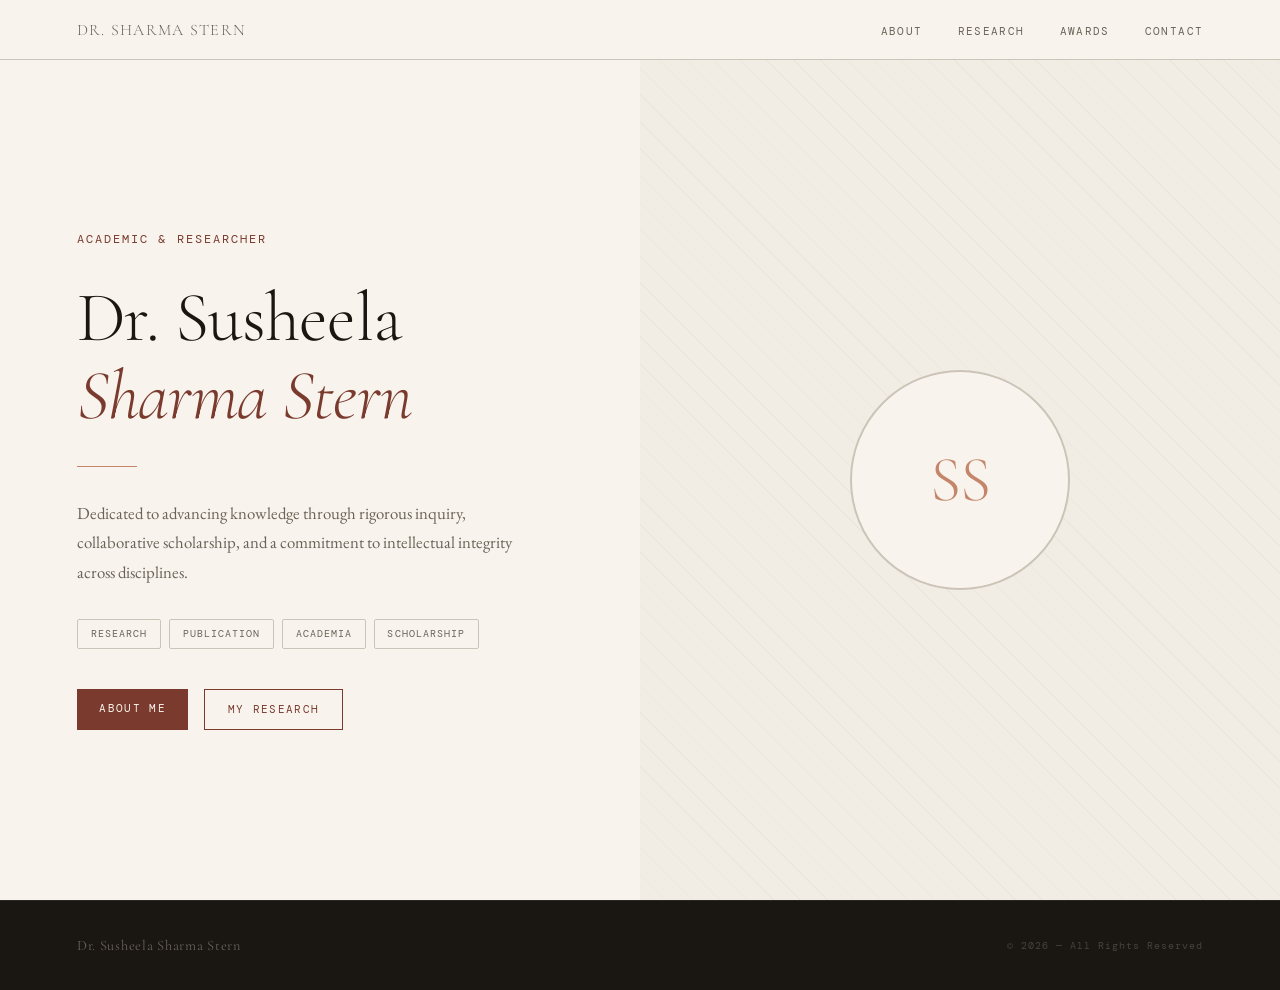
==== commit 1ee24449: "Add files via upload Splitting into multiple pages for easier modification" ====
--- a/index.html
+++ b/index.html
@@ -4,77 +4,9 @@
   <meta charset="UTF-8" />
   <meta name="viewport" content="width=device-width, initial-scale=1.0" />
   <title>Dr. Susheela Sharma Stern</title>
-  <link rel="preconnect" href="https://fonts.googleapis.com" />
-  <link href="https://fonts.googleapis.com/css2?family=EB+Garamond:ital,wght@0,400;0,500;0,600;1,400;1,500&family=Cormorant+Garamond:ital,wght@0,300;0,400;0,600;1,300;1,400&family=DM+Mono:wght@300;400&display=swap" rel="stylesheet" />
+  <link rel="stylesheet" href="style.css" />
   <style>
-    :root {
-      --cream: #f8f4ed;
-      --ink: #1a1612;
-      --muted: #6b6258;
-      --accent: #7a3b2e;
-      --accent-light: #c4856a;
-      --rule: #ccc4b8;
-      --bg-section: #f2ede4;
-      --serif: 'EB Garamond', Georgia, serif;
-      --display: 'Cormorant Garamond', Georgia, serif;
-      --mono: 'DM Mono', monospace;
-    }
-
-    *, *::before, *::after { box-sizing: border-box; margin: 0; padding: 0; }
-
-    html { scroll-behavior: smooth; }
-
-    body {
-      background: var(--cream);
-      color: var(--ink);
-      font-family: var(--serif);
-      font-size: 17px;
-      line-height: 1.75;
-    }
-
-    /* ── NAV ── */
-    nav {
-      position: fixed;
-      top: 0; left: 0; right: 0;
-      z-index: 100;
-      background: rgba(248, 244, 237, 0.92);
-      backdrop-filter: blur(8px);
-      border-bottom: 1px solid var(--rule);
-      padding: 0 clamp(1.5rem, 6vw, 6rem);
-      display: flex;
-      align-items: center;
-      justify-content: space-between;
-      height: 60px;
-    }
-
-    .nav-name {
-      font-family: var(--display);
-      font-size: 1rem;
-      font-weight: 300;
-      letter-spacing: 0.08em;
-      color: var(--muted);
-      text-transform: uppercase;
-    }
-
-    .nav-links {
-      display: flex;
-      gap: 2.2rem;
-      list-style: none;
-    }
-
-    .nav-links a {
-      font-family: var(--mono);
-      font-size: 0.7rem;
-      letter-spacing: 0.12em;
-      text-transform: uppercase;
-      color: var(--muted);
-      text-decoration: none;
-      transition: color 0.2s;
-    }
-
-    .nav-links a:hover { color: var(--accent); }
-
-    /* ── HERO ── */
+    /* ── HERO (home only) ── */
     header {
       min-height: 100vh;
       display: grid;
@@ -112,10 +44,7 @@
       animation: fadeUp 0.9s 0.25s forwards;
     }
 
-    h1 em {
-      font-style: italic;
-      color: var(--accent);
-    }
+    h1 em { font-style: italic; color: var(--accent); }
 
     .hero-divider {
       width: 60px;
@@ -143,16 +72,36 @@
       animation: fadeUp 0.9s 0.7s forwards;
     }
 
-    .tag {
+    .hero-nav-links {
+      display: flex;
+      gap: 1rem;
+      margin-top: 2.5rem;
+      flex-wrap: wrap;
+      opacity: 0;
+      animation: fadeUp 0.9s 0.85s forwards;
+    }
+
+    .hero-link {
       font-family: var(--mono);
-      font-size: 0.65rem;
-      letter-spacing: 0.1em;
+      font-size: 0.7rem;
+      letter-spacing: 0.12em;
       text-transform: uppercase;
-      border: 1px solid var(--rule);
-      color: var(--muted);
-      padding: 0.3rem 0.8rem;
-      border-radius: 2px;
+      color: var(--cream);
+      background: var(--accent);
+      text-decoration: none;
+      padding: 0.6rem 1.4rem;
+      transition: background 0.2s;
     }
+
+    .hero-link:hover { background: var(--ink); }
+
+    .hero-link.outline {
+      background: transparent;
+      color: var(--accent);
+      border: 1px solid var(--accent);
+    }
+
+    .hero-link.outline:hover { background: var(--accent); color: var(--cream); }
 
     .hero-image {
       background: var(--bg-section);
@@ -169,8 +118,7 @@
       inset: 0;
       background: repeating-linear-gradient(
         45deg,
-        transparent,
-        transparent 18px,
+        transparent, transparent 18px,
         rgba(122,59,46,0.04) 18px,
         rgba(122,59,46,0.04) 19px
       );
@@ -197,303 +145,42 @@
       letter-spacing: -0.02em;
     }
 
-    /* ── SECTIONS ── */
-    section {
-      padding: clamp(4rem, 8vw, 7rem) clamp(2rem, 6vw, 6rem);
-    }
-
-    .section-inner {
-      max-width: 900px;
-      margin: 0 auto;
-    }
-
-    .section-label {
-      font-family: var(--mono);
-      font-size: 0.68rem;
-      letter-spacing: 0.2em;
-      text-transform: uppercase;
-      color: var(--accent);
-      margin-bottom: 0.6rem;
-    }
-
-    h2 {
-      font-family: var(--display);
-      font-weight: 400;
-      font-size: clamp(2rem, 4vw, 3rem);
-      letter-spacing: -0.01em;
-      line-height: 1.15;
-      color: var(--ink);
-      margin-bottom: 2.5rem;
-    }
-
-    h2 em { font-style: italic; color: var(--accent); }
-
-    .section-rule {
-      width: 100%;
-      height: 1px;
-      background: var(--rule);
-      margin-bottom: 3rem;
-    }
-
-    /* ── ABOUT ── */
-    #about { background: var(--cream); }
-
-    .about-grid {
-      display: grid;
-      grid-template-columns: 1.6fr 1fr;
-      gap: 4rem;
-      align-items: start;
-    }
-
-    .about-body p { color: var(--muted); margin-bottom: 1.2rem; }
-    .about-body p:last-child { margin-bottom: 0; }
-
-    .about-meta { display: flex; flex-direction: column; gap: 1.5rem; }
-
-    .meta-block {}
-    .meta-label {
-      font-family: var(--mono);
-      font-size: 0.62rem;
-      letter-spacing: 0.16em;
-      text-transform: uppercase;
-      color: var(--accent-light);
-      margin-bottom: 0.3rem;
-    }
-    .meta-value {
-      font-family: var(--serif);
-      font-size: 0.95rem;
-      color: var(--ink);
-    }
-
-    /* ── RESEARCH ── */
-    #research { background: var(--bg-section); }
-
-    .research-grid {
-      display: grid;
-      grid-template-columns: repeat(auto-fit, minmax(260px, 1fr));
-      gap: 2rem;
-    }
-
-    .research-card {
-      background: var(--cream);
-      border: 1px solid var(--rule);
-      padding: 2rem;
-      position: relative;
-      transition: border-color 0.2s, box-shadow 0.2s;
-    }
-
-    .research-card:hover {
-      border-color: var(--accent-light);
-      box-shadow: 4px 4px 0 var(--rule);
-    }
-
-    .research-card::before {
-      content: '';
-      position: absolute;
-      top: 0; left: 0;
-      width: 3px; height: 100%;
-      background: var(--accent);
-      opacity: 0;
-      transition: opacity 0.2s;
-    }
-
-    .research-card:hover::before { opacity: 1; }
-
-    .card-num {
-      font-family: var(--mono);
-      font-size: 0.65rem;
-      color: var(--accent-light);
-      letter-spacing: 0.1em;
-      margin-bottom: 0.8rem;
-    }
-
-    .card-title {
-      font-family: var(--display);
-      font-size: 1.3rem;
-      font-weight: 400;
-      line-height: 1.3;
-      margin-bottom: 0.8rem;
-      color: var(--ink);
-    }
-
-    .card-body { font-size: 0.92rem; color: var(--muted); line-height: 1.65; }
-
-    /* ── AWARDS ── */
-    #awards { background: var(--cream); }
-
-    .awards-list { display: flex; flex-direction: column; }
-
-    .award-row {
-      display: grid;
-      grid-template-columns: 100px 1fr auto;
-      gap: 2rem;
-      align-items: baseline;
-      padding: 1.4rem 0;
-      border-bottom: 1px solid var(--rule);
-      transition: background 0.15s;
-    }
-
-    .award-row:first-child { border-top: 1px solid var(--rule); }
-
-    .award-year {
-      font-family: var(--mono);
-      font-size: 0.75rem;
-      color: var(--accent-light);
-      letter-spacing: 0.1em;
-    }
-
-    .award-name {
-      font-family: var(--serif);
-      font-size: 1rem;
-      color: var(--ink);
-    }
-
-    .award-org {
-      font-family: var(--mono);
-      font-size: 0.7rem;
-      color: var(--muted);
-      letter-spacing: 0.08em;
-      text-align: right;
-      white-space: nowrap;
-    }
-
-    /* ── CONTACT ── */
-    #contact { background: var(--ink); }
-
-    #contact .section-label { color: var(--accent-light); }
-    #contact h2 { color: var(--cream); }
-    #contact h2 em { color: var(--accent-light); }
-
-    .contact-grid {
-      display: grid;
-      grid-template-columns: 1fr 1fr;
-      gap: 4rem;
-      align-items: start;
-    }
-
-    .contact-intro {
-      font-size: 1.05rem;
-      color: rgba(248,244,237,0.6);
-      line-height: 1.8;
-    }
-
-    .contact-links { display: flex; flex-direction: column; gap: 1rem; }
-
-    .contact-link {
-      display: flex;
-      align-items: center;
-      gap: 1rem;
-      text-decoration: none;
-      padding: 1rem 1.2rem;
-      border: 1px solid rgba(255,255,255,0.1);
-      transition: border-color 0.2s, background 0.2s;
-    }
-
-    .contact-link:hover {
-      border-color: var(--accent-light);
-      background: rgba(196,133,106,0.08);
-    }
-
-    .link-label {
-      font-family: var(--mono);
-      font-size: 0.68rem;
-      letter-spacing: 0.12em;
-      text-transform: uppercase;
-      color: var(--accent-light);
-      min-width: 80px;
-    }
-
-    .link-value {
-      font-family: var(--serif);
-      font-size: 0.95rem;
-      color: rgba(248,244,237,0.8);
-    }
-
-    /* ── FOOTER ── */
-    footer {
-      background: var(--ink);
-      border-top: 1px solid rgba(255,255,255,0.07);
-      padding: 2rem clamp(2rem, 6vw, 6rem);
-      display: flex;
-      align-items: center;
-      justify-content: space-between;
-    }
-
-    .footer-name {
-      font-family: var(--display);
-      font-size: 0.9rem;
-      color: rgba(248,244,237,0.35);
-      letter-spacing: 0.05em;
-    }
-
-    .footer-copy {
-      font-family: var(--mono);
-      font-size: 0.62rem;
-      color: rgba(248,244,237,0.2);
-      letter-spacing: 0.1em;
-    }
-
-    /* ── ANIMATIONS ── */
-    @keyframes fadeUp {
-      from { opacity: 0; transform: translateY(18px); }
-      to   { opacity: 1; transform: translateY(0); }
-    }
-
-    .reveal {
-      opacity: 0;
-      transform: translateY(20px);
-      transition: opacity 0.7s ease, transform 0.7s ease;
-    }
-
-    .reveal.visible {
-      opacity: 1;
-      transform: translateY(0);
-    }
-
-    /* ── RESPONSIVE ── */
     @media (max-width: 800px) {
       header { grid-template-columns: 1fr; min-height: auto; }
-      .hero-image { height: 280px; }
-      .about-grid { grid-template-columns: 1fr; gap: 2.5rem; }
-      .contact-grid { grid-template-columns: 1fr; gap: 2.5rem; }
-      .award-row { grid-template-columns: 80px 1fr; }
-      .award-org { display: none; }
-      .nav-links { gap: 1.2rem; }
-    }
-
-    @media (max-width: 540px) {
-      .nav-name { display: none; }
+      .hero-image { height: 260px; }
     }
   </style>
 </head>
 <body>
 
-  <!-- NAV -->
   <nav>
-    <span class="nav-name">Dr. Susheela Stern</span>
+    <a href="index.html" class="nav-name">Dr. Sharma Stern</a>
     <ul class="nav-links">
-      <li><a href="#about">About</a></li>
-      <li><a href="#research">Research</a></li>
-      <li><a href="#awards">Awards</a></li>
-      <li><a href="#contact">Contact</a></li>
+      <li><a href="about.html">About</a></li>
+      <li><a href="research.html">Research</a></li>
+      <li><a href="awards.html">Awards</a></li>
+      <li><a href="contact.html">Contact</a></li>
     </ul>
   </nav>
 
-  <!-- HERO -->
   <header>
     <div class="hero-text">
       <p class="hero-eyebrow">Academic &amp; Researcher</p>
       <h1>Dr. Susheela<br /><em>Sharma Stern</em></h1>
       <div class="hero-divider"></div>
       <p class="hero-bio">
-        Dedicated to advancing knowledge through rigorous inquiry, collaborative scholarship, 
-        and a commitment to intellectual integrity across disciplines.
+        Dedicated to advancing knowledge through rigorous inquiry, collaborative 
+        scholarship, and a commitment to intellectual integrity across disciplines.
       </p>
       <div class="hero-tags">
         <span class="tag">Research</span>
         <span class="tag">Publication</span>
         <span class="tag">Academia</span>
         <span class="tag">Scholarship</span>
+      </div>
+      <div class="hero-nav-links">
+        <a href="about.html" class="hero-link">About Me</a>
+        <a href="research.html" class="hero-link outline">My Research</a>
       </div>
     </div>
     <div class="hero-image">
@@ -503,180 +190,10 @@
     </div>
   </header>
 
-  <!-- ABOUT -->
-  <section id="about">
-    <div class="section-inner">
-      <p class="section-label reveal">Introduction</p>
-      <h2 class="reveal">About <em>Me</em></h2>
-      <div class="section-rule reveal"></div>
-      <div class="about-grid">
-        <div class="about-body reveal">
-          <p>
-            I am a researcher and scholar with a passion for rigorous, methodologically 
-            grounded work that contributes meaningfully to my field. My academic career 
-            has been shaped by a deep curiosity about complex problems and a commitment 
-            to producing research that is both theoretically sound and practically relevant.
-          </p>
-          <p>
-            I believe in the power of collaboration, mentorship, and open inquiry. 
-            My work spans foundational questions as well as applied dimensions, 
-            and I welcome opportunities to engage with colleagues, students, and 
-            institutions who share a commitment to scholarly excellence.
-          </p>
-          <p>
-            Outside of my formal research, I am an active participant in academic 
-            conferences, peer review, and the broader intellectual community. 
-            I am always open to new collaborations and conversations.
-          </p>
-        </div>
-        <div class="about-meta reveal">
-          <div class="meta-block">
-            <p class="meta-label">Position</p>
-            <p class="meta-value">Researcher &amp; Scholar</p>
-          </div>
-          <div class="meta-block">
-            <p class="meta-label">Affiliation</p>
-            <p class="meta-value">Vanderbilt University</p>
-          </div>
-          <div class="meta-block">
-            <p class="meta-label">Location</p>
-            <p class="meta-value">Nashville, TN</p>
-          </div>
-          <div class="meta-block">
-            <p class="meta-label">Degree</p>
-            <p class="meta-value">Ph.D. — Mechanical Engineering</p>
-          </div>
-        </div>
-      </div>
-    </div>
-  </section>
-
-  <!-- RESEARCH -->
-  <section id="research">
-    <div class="section-inner">
-      <p class="section-label reveal">Scholarly Work</p>
-      <h2 class="reveal">Research <em>Interests</em></h2>
-      <div class="section-rule reveal"></div>
-      <div class="research-grid">
-        <div class="research-card reveal">
-          <p class="card-num">01</p>
-          <p class="card-title">Primary Research Area</p>
-          <p class="card-body">
-            A concise description of your primary research focus, methods, and 
-            the questions you seek to answer. Replace with your actual research area.
-          </p>
-        </div>
-        <div class="research-card reveal">
-          <p class="card-num">02</p>
-          <p class="card-title">Secondary Research Area</p>
-          <p class="card-body">
-            A description of a second research domain, interdisciplinary 
-            connections, or methodological specialisation you pursue.
-          </p>
-        </div>
-        <div class="research-card reveal">
-          <p class="card-num">03</p>
-          <p class="card-title">Applied / Collaborative Work</p>
-          <p class="card-body">
-            Describe any applied projects, industry partnerships, or 
-            collaborative research initiatives you are involved in.
-          </p>
-        </div>
-      </div>
-    </div>
-  </section>
-
-  <!-- AWARDS -->
-  <section id="awards">
-    <div class="section-inner">
-      <p class="section-label reveal">Recognition</p>
-      <h2 class="reveal">Awards &amp; <em>Honours</em></h2>
-      <div class="section-rule reveal"></div>
-      <div class="awards-list">
-        <div class="award-row reveal">
-          <span class="award-year">2024</span>
-          <span class="award-name">Award Name — Replace with Your Award</span>
-          <span class="award-org">Awarding Body</span>
-        </div>
-        <div class="award-row reveal">
-          <span class="award-year">2022</span>
-          <span class="award-name">Fellowship or Grant Title</span>
-          <span class="award-org">Funding Organisation</span>
-        </div>
-        <div class="award-row reveal">
-          <span class="award-year">2020</span>
-          <span class="award-name">Best Paper Award or Similar Honour</span>
-          <span class="award-org">Conference / Journal</span>
-        </div>
-        <div class="award-row reveal">
-          <span class="award-year">2018</span>
-          <span class="award-name">Doctoral Prize or Early Career Award</span>
-          <span class="award-org">University / Association</span>
-        </div>
-        <div class="award-row reveal">
-          <span class="award-year">2016</span>
-          <span class="award-name">Scholarship or Merit Award</span>
-          <span class="award-org">Institution Name</span>
-        </div>
-      </div>
-    </div>
-  </section>
-
-  <!-- CONTACT -->
-  <section id="contact">
-    <div class="section-inner">
-      <p class="section-label reveal">Get in Touch</p>
-      <h2 class="reveal">Contact <em>&amp; Connect</em></h2>
-      <div class="section-rule" style="background: rgba(255,255,255,0.12);"></div>
-      <div class="contact-grid">
-        <p class="contact-intro reveal">
-          I welcome enquiries from students, collaborators, journalists, 
-          and institutions. Whether you are interested in my research, 
-          exploring a collaboration, or attending a talk — please reach out.
-        </p>
-        <div class="contact-links">
-          <a href="mailto:sheela.stern@vanderbilt.edu" class="contact-link reveal">
-            <span class="link-label">Email</span>
-            <span class="link-value">sheela.stern@vanderbilt.edu</span>
-          </a>
-          <a href="#" class="contact-link reveal">
-            <span class="link-label">Institution</span>
-            <span class="link-value">Vanderbilt University / Mechanical Engineering</span>
-          </a>
-          <a href="#" class="contact-link reveal">
-            <span class="link-label">Google Scholar</span>
-            <span class="link-value">View Publications</span>
-          </a>
-          <a href="#" class="contact-link reveal">
-            <span class="link-label">ORCID</span>
-            <span class="link-value">0000-0001-6663-9366</span>
-          </a>
-        </div>
-      </div>
-    </div>
-  </section>
-
-  <!-- FOOTER -->
   <footer>
-    <span class="footer-name">Dr. Susheela Sharma Stern</span>
+    <a href="index.html" class="footer-name">Dr. Susheela Sharma Stern</a>
     <span class="footer-copy">&copy; 2026 — All Rights Reserved</span>
   </footer>
 
-  <script>
-    // Scroll reveal
-    const observer = new IntersectionObserver((entries) => {
-      entries.forEach(e => {
-        if (e.isIntersecting) {
-          e.target.classList.add('visible');
-          observer.unobserve(e.target);
-        }
-      });
-    }, { threshold: 0.1, rootMargin: '0px 0px -40px 0px' });
-
-    document.querySelectorAll('.reveal').forEach((el, i) => {
-      el.style.transitionDelay = `${(i % 4) * 0.08}s`;
-      observer.observe(el);
-    });
-  </script>
 </body>
 </html>
--- a/style.css
+++ b/style.css
@@ -0,0 +1,222 @@
+@import url('https://fonts.googleapis.com/css2?family=EB+Garamond:ital,wght@0,400;0,500;0,600;1,400;1,500&family=Cormorant+Garamond:ital,wght@0,300;0,400;0,600;1,300;1,400&family=DM+Mono:wght@300;400&display=swap');
+
+:root {
+  --cream: #f8f4ed;
+  --ink: #1a1612;
+  --muted: #6b6258;
+  --accent: #7a3b2e;
+  --accent-light: #c4856a;
+  --rule: #ccc4b8;
+  --bg-section: #f2ede4;
+  --serif: 'EB Garamond', Georgia, serif;
+  --display: 'Cormorant Garamond', Georgia, serif;
+  --mono: 'DM Mono', monospace;
+}
+
+*, *::before, *::after { box-sizing: border-box; margin: 0; padding: 0; }
+html { scroll-behavior: smooth; }
+body {
+  background: var(--cream);
+  color: var(--ink);
+  font-family: var(--serif);
+  font-size: 17px;
+  line-height: 1.75;
+}
+
+/* ── NAV ── */
+nav {
+  position: fixed;
+  top: 0; left: 0; right: 0;
+  z-index: 100;
+  background: rgba(248, 244, 237, 0.92);
+  backdrop-filter: blur(8px);
+  border-bottom: 1px solid var(--rule);
+  padding: 0 clamp(1.5rem, 6vw, 6rem);
+  display: flex;
+  align-items: center;
+  justify-content: space-between;
+  height: 60px;
+}
+
+.nav-name {
+  font-family: var(--display);
+  font-size: 1rem;
+  font-weight: 300;
+  letter-spacing: 0.08em;
+  color: var(--muted);
+  text-transform: uppercase;
+  text-decoration: none;
+}
+
+.nav-links {
+  display: flex;
+  gap: 2.2rem;
+  list-style: none;
+}
+
+.nav-links a {
+  font-family: var(--mono);
+  font-size: 0.7rem;
+  letter-spacing: 0.12em;
+  text-transform: uppercase;
+  color: var(--muted);
+  text-decoration: none;
+  transition: color 0.2s;
+}
+
+.nav-links a:hover,
+.nav-links a.active { color: var(--accent); }
+
+/* ── PAGE HEADER ── */
+.page-header {
+  padding-top: 60px;
+  padding-bottom: 0;
+  background: var(--bg-section);
+  padding-left: clamp(2rem, 6vw, 6rem);
+  padding-right: clamp(2rem, 6vw, 6rem);
+  padding-top: calc(60px + clamp(3rem, 6vw, 5rem));
+  padding-bottom: clamp(3rem, 6vw, 5rem);
+  border-bottom: 1px solid var(--rule);
+  position: relative;
+  overflow: hidden;
+}
+
+.page-header::before {
+  content: '';
+  position: absolute;
+  inset: 0;
+  background: repeating-linear-gradient(
+    45deg,
+    transparent,
+    transparent 18px,
+    rgba(122,59,46,0.04) 18px,
+    rgba(122,59,46,0.04) 19px
+  );
+}
+
+.page-header-inner { position: relative; z-index: 1; max-width: 900px; }
+
+.page-eyebrow {
+  font-family: var(--mono);
+  font-size: 0.68rem;
+  letter-spacing: 0.2em;
+  text-transform: uppercase;
+  color: var(--accent);
+  margin-bottom: 0.6rem;
+}
+
+.page-title {
+  font-family: var(--display);
+  font-weight: 300;
+  font-size: clamp(2.4rem, 5vw, 4rem);
+  line-height: 1.1;
+  color: var(--ink);
+}
+
+.page-title em { font-style: italic; color: var(--accent); }
+
+/* ── SECTIONS ── */
+section {
+  padding: clamp(3.5rem, 7vw, 6rem) clamp(2rem, 6vw, 6rem);
+}
+
+.section-inner { max-width: 900px; margin: 0 auto; }
+
+.section-label {
+  font-family: var(--mono);
+  font-size: 0.68rem;
+  letter-spacing: 0.2em;
+  text-transform: uppercase;
+  color: var(--accent);
+  margin-bottom: 0.6rem;
+}
+
+h2 {
+  font-family: var(--display);
+  font-weight: 400;
+  font-size: clamp(1.8rem, 3.5vw, 2.6rem);
+  letter-spacing: -0.01em;
+  line-height: 1.15;
+  color: var(--ink);
+  margin-bottom: 2.2rem;
+}
+
+h2 em { font-style: italic; color: var(--accent); }
+
+.section-rule {
+  width: 100%;
+  height: 1px;
+  background: var(--rule);
+  margin-bottom: 2.5rem;
+}
+
+/* ── TAGS ── */
+.tag {
+  font-family: var(--mono);
+  font-size: 0.65rem;
+  letter-spacing: 0.1em;
+  text-transform: uppercase;
+  border: 1px solid var(--rule);
+  color: var(--muted);
+  padding: 0.3rem 0.8rem;
+  border-radius: 2px;
+}
+
+/* ── META BLOCKS ── */
+.meta-block { margin-bottom: 1.4rem; }
+.meta-label {
+  font-family: var(--mono);
+  font-size: 0.62rem;
+  letter-spacing: 0.16em;
+  text-transform: uppercase;
+  color: var(--accent-light);
+  margin-bottom: 0.25rem;
+}
+.meta-value { font-family: var(--serif); font-size: 0.95rem; color: var(--ink); }
+
+/* ── FOOTER ── */
+footer {
+  background: var(--ink);
+  border-top: 1px solid rgba(255,255,255,0.07);
+  padding: 2rem clamp(2rem, 6vw, 6rem);
+  display: flex;
+  align-items: center;
+  justify-content: space-between;
+}
+
+.footer-name {
+  font-family: var(--display);
+  font-size: 0.9rem;
+  color: rgba(248,244,237,0.35);
+  letter-spacing: 0.05em;
+  text-decoration: none;
+}
+
+.footer-copy {
+  font-family: var(--mono);
+  font-size: 0.62rem;
+  color: rgba(248,244,237,0.2);
+  letter-spacing: 0.1em;
+}
+
+/* ── ANIMATIONS ── */
+@keyframes fadeUp {
+  from { opacity: 0; transform: translateY(18px); }
+  to   { opacity: 1; transform: translateY(0); }
+}
+
+.reveal {
+  opacity: 0;
+  transform: translateY(20px);
+  transition: opacity 0.7s ease, transform 0.7s ease;
+}
+
+.reveal.visible { opacity: 1; transform: translateY(0); }
+
+/* ── RESPONSIVE ── */
+@media (max-width: 800px) {
+  .nav-links { gap: 1.2rem; }
+}
+@media (max-width: 540px) {
+  .nav-name { display: none; }
+}
